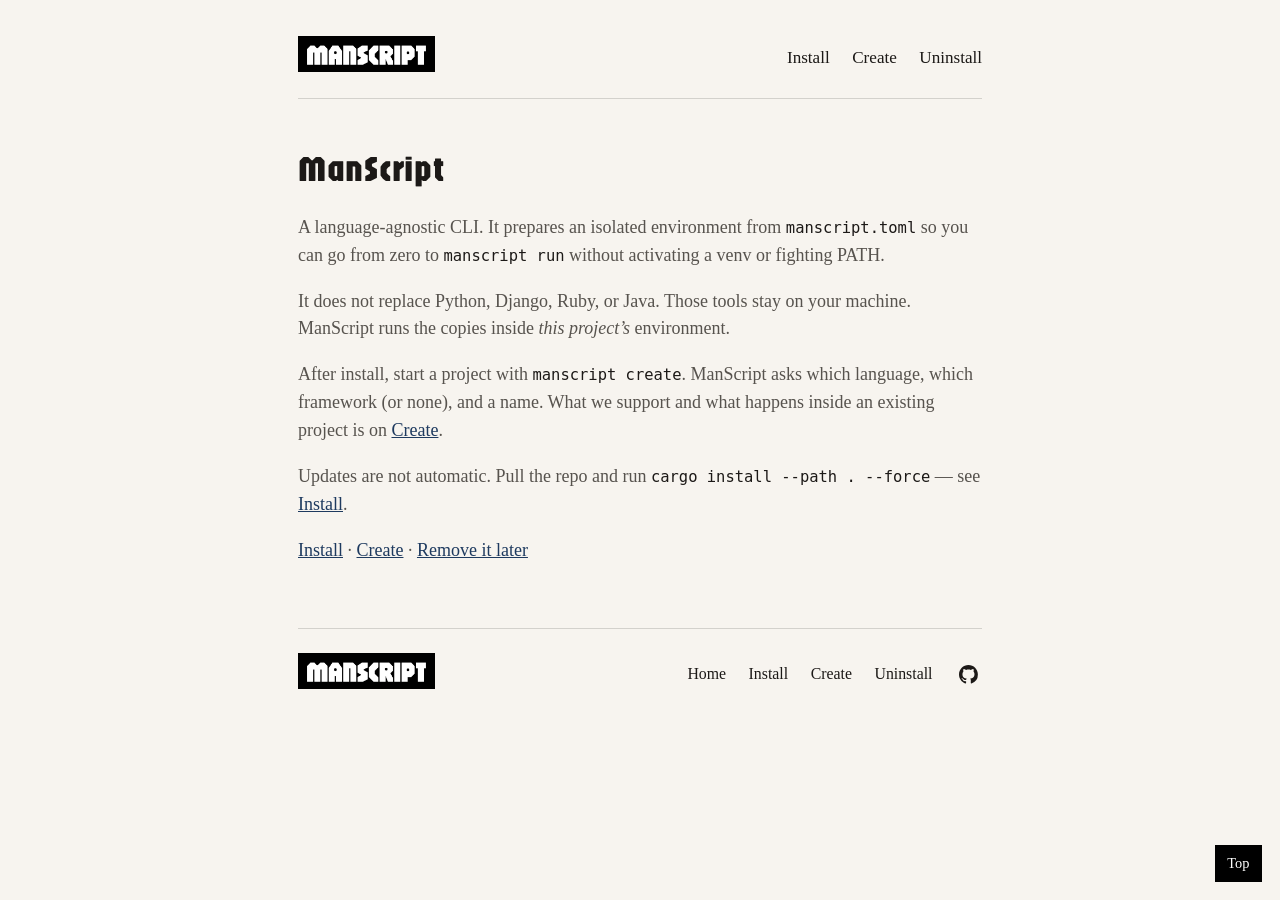
==== docs/index.html @ 2285066c "Align docs nav links and add click-to-copy on command blocks. Footer links and the GitHub icon share" ====
<!DOCTYPE html>
<html lang="en" id="top">
<head>
  <meta charset="utf-8">
  <meta name="viewport" content="width=device-width, initial-scale=1">
  <title>ManScript</title>
  <meta name="description" content="From an empty folder to a running app, without PATH rituals.">
  <link rel="icon" type="image/png" href="static/favicon.png">
  <link rel="apple-touch-icon" href="static/favicon.png">
  <link rel="stylesheet" href="style.css">
</head>
<body>
  <header>
    <p class="brand">
      <a href="index.html"><img src="static/manscript-logo.jpg" alt="ManScript" width="220" height="58"></a>
    </p>
    <nav>
      <a href="install.html">Install</a>
      <a href="create.html">Create</a>
      <a href="uninstall.html">Uninstall</a>
    </nav>
  </header>
  <main>
    <h1>ManScript</h1>
    <p>A language-agnostic CLI. It prepares an isolated environment from <code>manscript.toml</code> so you can go from zero to <code>manscript run</code> without activating a venv or fighting PATH.</p>
    <p>It does not replace Python, Django, Ruby, or Java. Those tools stay on your machine. ManScript runs the copies inside <em>this project’s</em> environment.</p>
    <p>After install, start a project with <code>manscript create</code>. ManScript asks which language, which framework (or none), and a name. What we support and what happens inside an existing project is on <a href="create.html">Create</a>.</p>
    <p>Updates are not automatic. Pull the repo and run <code>cargo install --path . --force</code> — see <a href="install.html">Install</a>.</p>
    <p><a href="install.html">Install</a> · <a href="create.html">Create</a> · <a href="uninstall.html">Remove it later</a></p>
  </main>
  <footer class="site-footer">
    <div class="site-footer-bar">
      <p class="brand">
        <a href="index.html"><img src="static/manscript-logo.jpg" alt="ManScript" width="220" height="58"></a>
      </p>
      <nav>
        <a href="index.html">Home</a>
        <a href="install.html">Install</a>
        <a href="create.html">Create</a>
        <a href="uninstall.html">Uninstall</a>
        <a class="github" href="https://github.com/Harsha-Fernando/manscript" aria-label="GitHub">
          <svg xmlns="http://www.w3.org/2000/svg" viewBox="0 0 16 16" width="16" height="16" aria-hidden="true"><path fill="currentColor" d="M8 0C3.58 0 0 3.58 0 8c0 3.54 2.29 6.53 5.47 7.59.4.07.55-.17.55-.38 0-.19-.01-.82-.01-1.49-2.01.37-2.53-.49-2.69-.94-.09-.23-.48-.94-.82-1.13-.28-.15-.68-.52-.01-.53.63-.01 1.08.58 1.23.82.72 1.21 1.87.87 2.33.66.07-.52.28-.87.51-1.07-1.78-.2-3.64-.89-3.64-3.95 0-.87.31-1.59.82-2.15-.08-.2-.36-1.02.08-2.12 0 0 .67-.21 2.2.82.64-.18 1.32-.27 2-.27.68 0 1.36.09 2 .27 1.53-1.04 2.2-.82 2.2-.82.44 1.1.16 1.92.08 2.12.51.56.82 1.27.82 2.15 0 3.07-1.87 3.75-3.65 3.95.29.25.54.73.54 1.48 0 1.07-.01 1.93-.01 2.2 0 .21.15.46.55.38A8.013 8.013 0 0016 8c0-4.42-3.58-8-8-8z"/></svg>
        </a>
      </nav>
    </div>
  </footer>
  <a class="to-top" href="#top">Top</a>
  <script src="copy.js" defer></script>
</body>
</html>
---- docs/style.css ----
/* Small, readable, no frameworks. Inspired by quiet blogs, not dashboards. */
@font-face {
  font-family: Jaro;
  src: url("fonts/Jaro.ttf") format("truetype");
  font-display: swap;
}
:root {
  color-scheme: light dark;
  --bg: #f7f4ef;
  --fg: #1c1917;
  --muted: #57534e;
  --link: #1e3a5f;
}
@media (prefers-color-scheme: dark) {
  :root {
    --bg: #1c1917;
    --fg: #f5f5f4;
    --muted: #a8a29e;
    --link: #93c5fd;
  }
}
html {
  font-size: 18px;
  scroll-behavior: smooth;
}
body {
  margin: 0 auto;
  max-width: 38rem;
  padding: 2rem 1.25rem 5rem;
  font-family: ui-serif, Palatino, "Palatino Linotype", Georgia, serif;
  line-height: 1.55;
  background: var(--bg);
  color: var(--fg);
}
header {
  display: flex;
  flex-wrap: wrap;
  justify-content: space-between;
  align-items: center;
  gap: 0.85rem 1.25rem;
  margin: 0 0 2.25rem;
  padding-bottom: 1rem;
  border-bottom: 1px solid color-mix(in srgb, var(--fg) 16%, transparent);
  font-size: 0.95rem;
}
.brand {
  margin: 0;
}
.brand a {
  display: inline-block;
  line-height: 0;
  text-decoration: none;
}
.brand img {
  height: 2rem;
  width: auto;
  display: block;
  background: #000;
}
nav {
  display: flex;
  flex-wrap: wrap;
  align-items: center;
  gap: 0 1.25rem;
}
nav a {
  display: inline-flex;
  align-items: center;
  justify-content: center;
  min-height: 1.5rem;
  color: var(--fg);
  text-decoration: none;
  border-bottom: 1px solid transparent;
  line-height: 1;
}
nav a:hover,
nav a:focus-visible {
  border-bottom-color: var(--fg);
}
table {
  width: 100%;
  border-collapse: collapse;
  font-size: 0.95rem;
  margin: 0.75rem 0 1.25rem;
}
th, td {
  text-align: left;
  vertical-align: top;
  padding: 0.45rem 0.5rem 0.45rem 0;
  border-bottom: 1px solid color-mix(in srgb, var(--fg) 18%, transparent);
}
th {
  font-weight: 600;
}
ol {
  color: var(--muted);
  padding-left: 1.25rem;
}
ol li {
  margin: 0.35rem 0;
}
h1 {
  font-family: Jaro, ui-sans-serif, sans-serif;
  font-size: 2rem;
  font-weight: 400;
  letter-spacing: 0.02em;
  margin: 0 0 1rem;
}
h2 {
  font-size: 1.15rem;
  margin: 2rem 0 0.6rem;
}
h3 {
  font-size: 1rem;
  margin: 1.25rem 0 0.4rem;
}
p, ul {
  color: var(--fg);
}
p, li {
  color: var(--muted);
}
p strong, li {
  color: var(--fg);
}
a {
  color: var(--link);
}
code, pre {
  font-family: ui-monospace, "Cascadia Code", "SF Mono", Menlo, monospace;
  font-size: 0.86rem;
}
pre {
  padding: 0.9rem 1rem;
  overflow-x: auto;
  border: 1px solid color-mix(in srgb, var(--fg) 18%, transparent);
  border-radius: 2px;
}
.code-block {
  position: relative;
  margin: 0.75rem 0 1.25rem;
}
.code-block pre {
  margin: 0;
  padding: 1.7rem 1rem 0.9rem;
  cursor: pointer;
  transition: border-color 0.2s ease, background 0.2s ease;
}
.code-block pre:hover,
.code-block pre:focus-visible {
  border-color: color-mix(in srgb, var(--fg) 30%, transparent);
}
.code-block.is-copied pre {
  border-color: color-mix(in srgb, var(--fg) 40%, transparent);
  background: color-mix(in srgb, var(--fg) 5%, var(--bg));
}
.code-copy-hint {
  position: absolute;
  top: 0.45rem;
  right: 0.65rem;
  font-family: ui-serif, Palatino, Georgia, serif;
  font-size: 0.68rem;
  letter-spacing: 0.02em;
  color: var(--muted);
  pointer-events: none;
  transition: color 0.2s ease, transform 0.2s ease;
}
.code-block:hover .code-copy-hint,
.code-block pre:focus-visible + .code-copy-hint {
  color: var(--fg);
}
.code-block.is-copied .code-copy-hint {
  color: var(--fg);
  font-weight: 600;
  transform: scale(1.06);
}
code {
  color: var(--fg);
}
footer.site-footer {
  margin-top: 3.5rem;
  padding-top: 1.35rem;
  border-top: 1px solid color-mix(in srgb, var(--fg) 16%, transparent);
  font-size: 0.88rem;
  color: var(--muted);
}
.site-footer-bar {
  display: flex;
  flex-wrap: wrap;
  justify-content: space-between;
  align-items: center;
  gap: 0.85rem 1.25rem;
}
.site-footer p {
  margin: 0;
}
.site-footer nav {
  margin: 0;
  justify-content: flex-end;
}
nav a.github {
  display: inline-flex;
  align-items: center;
  justify-content: center;
  width: 1.5rem;
  height: 1.5rem;
  color: var(--fg);
  border-bottom: none;
}
nav a.github:hover,
nav a.github:focus-visible {
  border-bottom: none;
  opacity: 0.75;
}
nav a.github svg {
  display: block;
  width: 1.05rem;
  height: 1.05rem;
}
.to-top {
  position: fixed;
  right: 1rem;
  bottom: 1rem;
  z-index: 1;
  padding: 0.4rem 0.7rem;
  background: #000;
  color: #fff;
  text-decoration: none;
  font-size: 0.8rem;
  font-family: ui-serif, Palatino, Georgia, serif;
  border: 0;
}
.to-top:hover,
.to-top:focus-visible {
  color: #fff;
  text-decoration: underline;
}
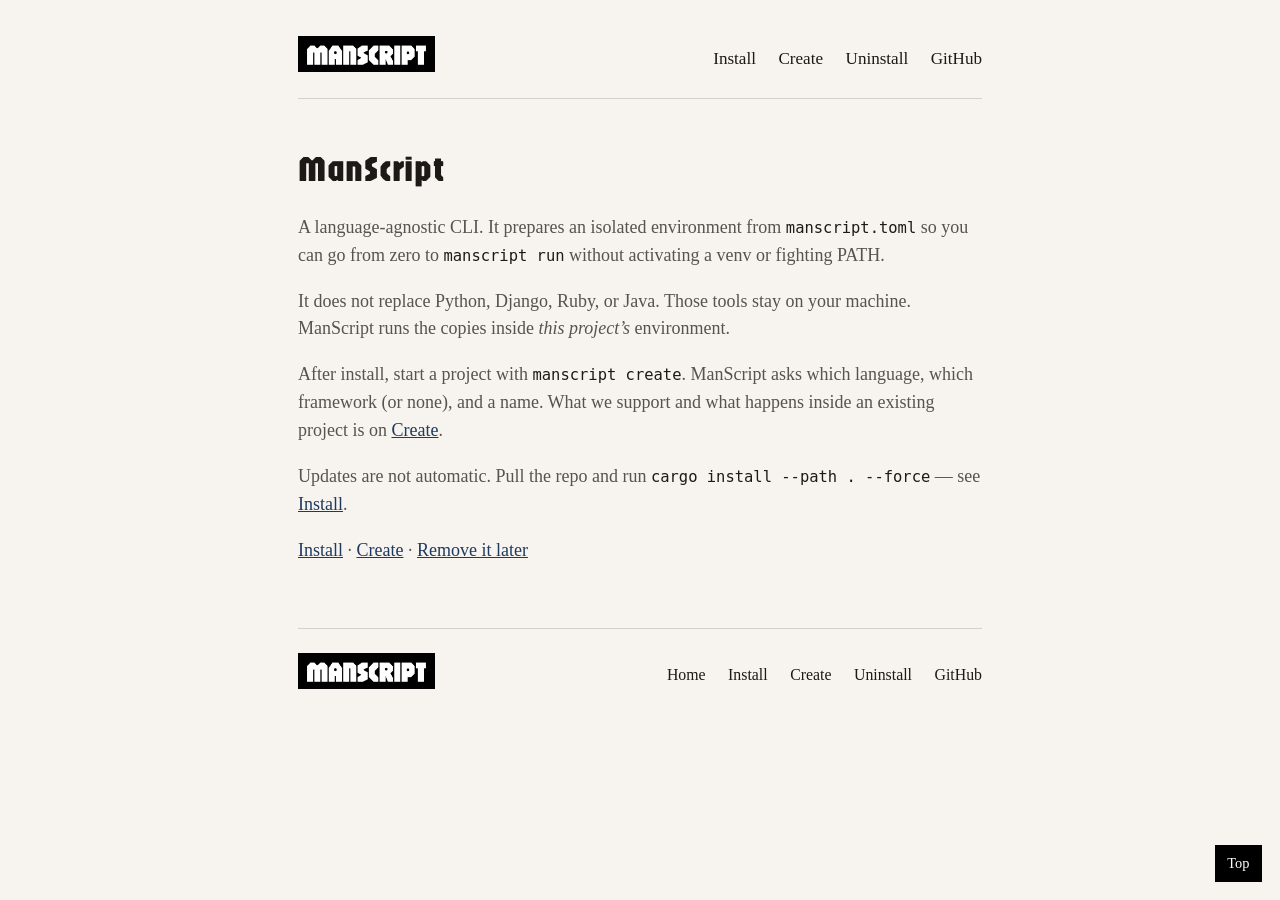
==== commit 462c2b06: "Use a GitHub text link in the docs header and footer nav. Drop the icon so it matches Install, Creat" ====
--- a/docs/index.html
+++ b/docs/index.html
@@ -18,6 +18,7 @@
       <a href="install.html">Install</a>
       <a href="create.html">Create</a>
       <a href="uninstall.html">Uninstall</a>
+      <a href="https://github.com/Harsha-Fernando/manscript" rel="noopener noreferrer">GitHub</a>
     </nav>
   </header>
   <main>
@@ -38,9 +39,7 @@
         <a href="install.html">Install</a>
         <a href="create.html">Create</a>
         <a href="uninstall.html">Uninstall</a>
-        <a class="github" href="https://github.com/Harsha-Fernando/manscript" aria-label="GitHub">
-          <svg xmlns="http://www.w3.org/2000/svg" viewBox="0 0 16 16" width="16" height="16" aria-hidden="true"><path fill="currentColor" d="M8 0C3.58 0 0 3.58 0 8c0 3.54 2.29 6.53 5.47 7.59.4.07.55-.17.55-.38 0-.19-.01-.82-.01-1.49-2.01.37-2.53-.49-2.69-.94-.09-.23-.48-.94-.82-1.13-.28-.15-.68-.52-.01-.53.63-.01 1.08.58 1.23.82.72 1.21 1.87.87 2.33.66.07-.52.28-.87.51-1.07-1.78-.2-3.64-.89-3.64-3.95 0-.87.31-1.59.82-2.15-.08-.2-.36-1.02.08-2.12 0 0 .67-.21 2.2.82.64-.18 1.32-.27 2-.27.68 0 1.36.09 2 .27 1.53-1.04 2.2-.82 2.2-.82.44 1.1.16 1.92.08 2.12.51.56.82 1.27.82 2.15 0 3.07-1.87 3.75-3.65 3.95.29.25.54.73.54 1.48 0 1.07-.01 1.93-.01 2.2 0 .21.15.46.55.38A8.013 8.013 0 0016 8c0-4.42-3.58-8-8-8z"/></svg>
-        </a>
+        <a href="https://github.com/Harsha-Fernando/manscript" rel="noopener noreferrer">GitHub</a>
       </nav>
     </div>
   </footer>
--- a/docs/style.css
+++ b/docs/style.css
@@ -62,20 +62,24 @@
   flex-wrap: wrap;
   align-items: center;
   gap: 0 1.25rem;
+  min-height: 2rem;
 }
 nav a {
   display: inline-flex;
   align-items: center;
   justify-content: center;
-  min-height: 1.5rem;
+  height: 2rem;
+  padding: 0;
   color: var(--fg);
   text-decoration: none;
-  border-bottom: 1px solid transparent;
   line-height: 1;
+  box-sizing: border-box;
 }
 nav a:hover,
 nav a:focus-visible {
-  border-bottom-color: var(--fg);
+  text-decoration: underline;
+  text-underline-offset: 0.2em;
+  text-decoration-thickness: 1px;
 }
 table {
   width: 100%;
@@ -197,25 +201,6 @@
 .site-footer nav {
   margin: 0;
   justify-content: flex-end;
-}
-nav a.github {
-  display: inline-flex;
-  align-items: center;
-  justify-content: center;
-  width: 1.5rem;
-  height: 1.5rem;
-  color: var(--fg);
-  border-bottom: none;
-}
-nav a.github:hover,
-nav a.github:focus-visible {
-  border-bottom: none;
-  opacity: 0.75;
-}
-nav a.github svg {
-  display: block;
-  width: 1.05rem;
-  height: 1.05rem;
 }
 .to-top {
   position: fixed;
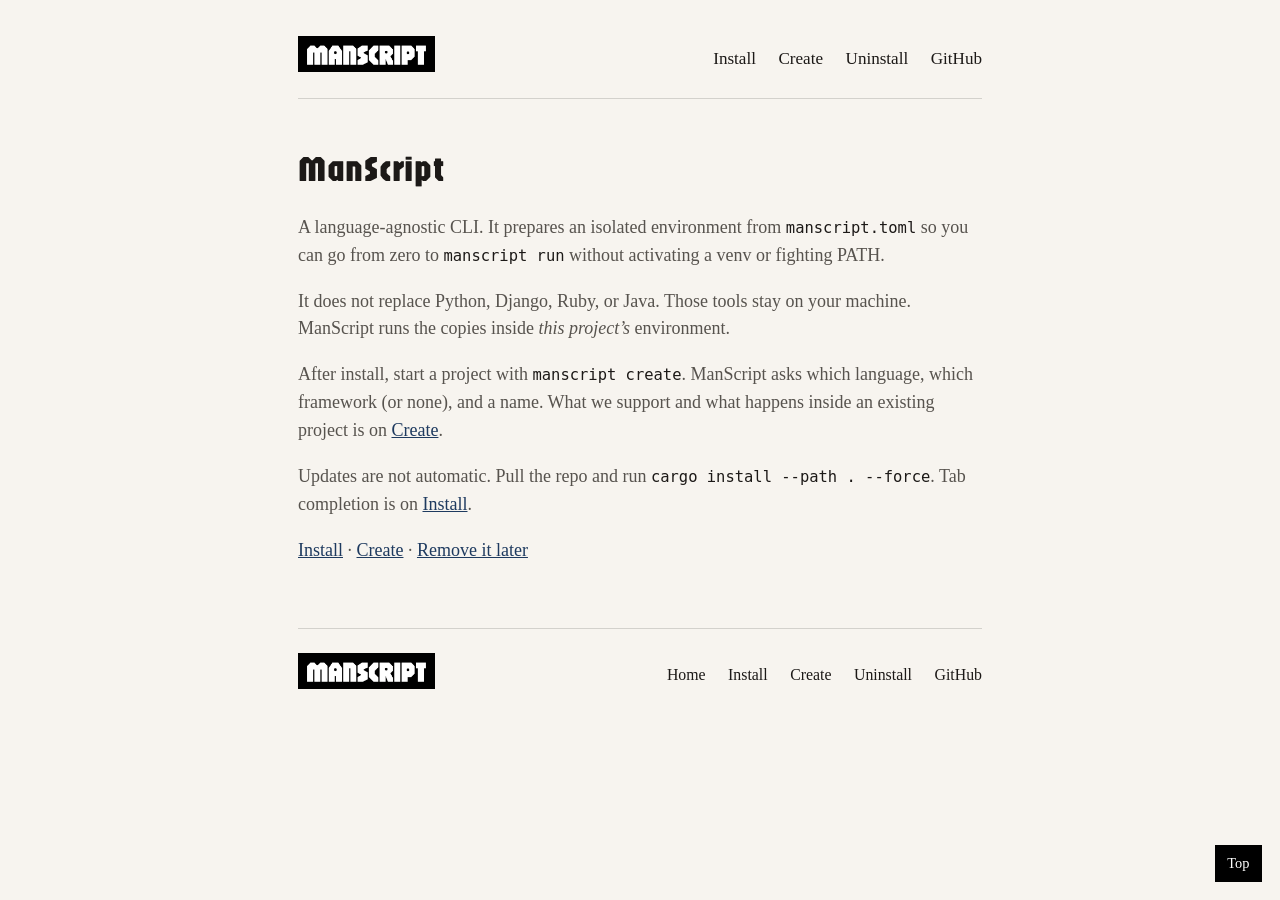
==== commit 8e2fca3d: "Ship Tab completion as ManScript 0.1.1. manscript completions prints a shell script so Tab fills in " ====
--- a/docs/index.html
+++ b/docs/index.html
@@ -26,7 +26,7 @@
     <p>A language-agnostic CLI. It prepares an isolated environment from <code>manscript.toml</code> so you can go from zero to <code>manscript run</code> without activating a venv or fighting PATH.</p>
     <p>It does not replace Python, Django, Ruby, or Java. Those tools stay on your machine. ManScript runs the copies inside <em>this project’s</em> environment.</p>
     <p>After install, start a project with <code>manscript create</code>. ManScript asks which language, which framework (or none), and a name. What we support and what happens inside an existing project is on <a href="create.html">Create</a>.</p>
-    <p>Updates are not automatic. Pull the repo and run <code>cargo install --path . --force</code> — see <a href="install.html">Install</a>.</p>
+    <p>Updates are not automatic. Pull the repo and run <code>cargo install --path . --force</code>. Tab completion is on <a href="install.html">Install</a>.</p>
     <p><a href="install.html">Install</a> · <a href="create.html">Create</a> · <a href="uninstall.html">Remove it later</a></p>
   </main>
   <footer class="site-footer">
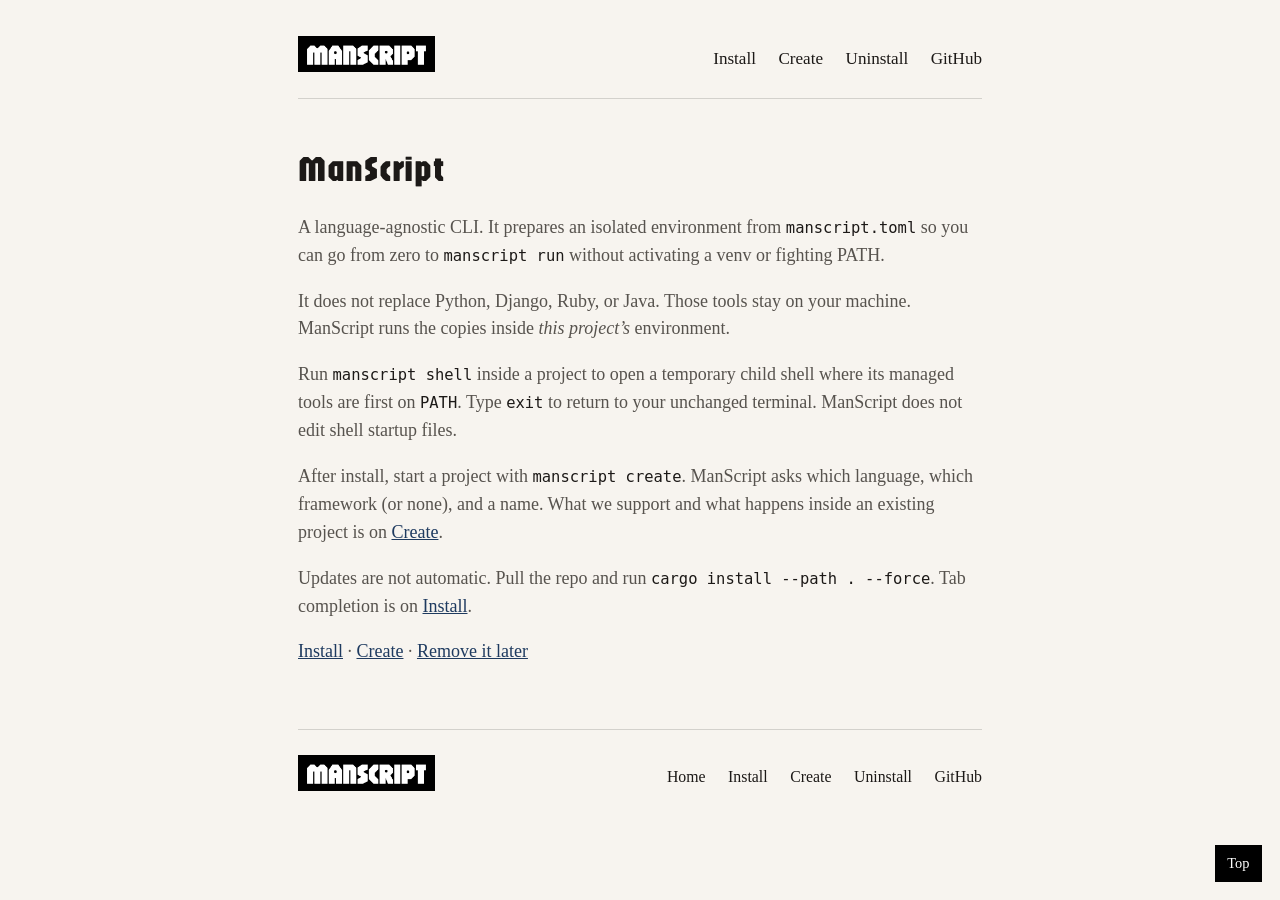
==== commit 212f5db2: "Ship project-aware development shells in 0.1.2 Add isolated child-shell environments across language" ====
--- a/docs/index.html
+++ b/docs/index.html
@@ -25,6 +25,7 @@
     <h1>ManScript</h1>
     <p>A language-agnostic CLI. It prepares an isolated environment from <code>manscript.toml</code> so you can go from zero to <code>manscript run</code> without activating a venv or fighting PATH.</p>
     <p>It does not replace Python, Django, Ruby, or Java. Those tools stay on your machine. ManScript runs the copies inside <em>this project’s</em> environment.</p>
+    <p>Run <code>manscript shell</code> inside a project to open a temporary child shell where its managed tools are first on <code>PATH</code>. Type <code>exit</code> to return to your unchanged terminal. ManScript does not edit shell startup files.</p>
     <p>After install, start a project with <code>manscript create</code>. ManScript asks which language, which framework (or none), and a name. What we support and what happens inside an existing project is on <a href="create.html">Create</a>.</p>
     <p>Updates are not automatic. Pull the repo and run <code>cargo install --path . --force</code>. Tab completion is on <a href="install.html">Install</a>.</p>
     <p><a href="install.html">Install</a> · <a href="create.html">Create</a> · <a href="uninstall.html">Remove it later</a></p>
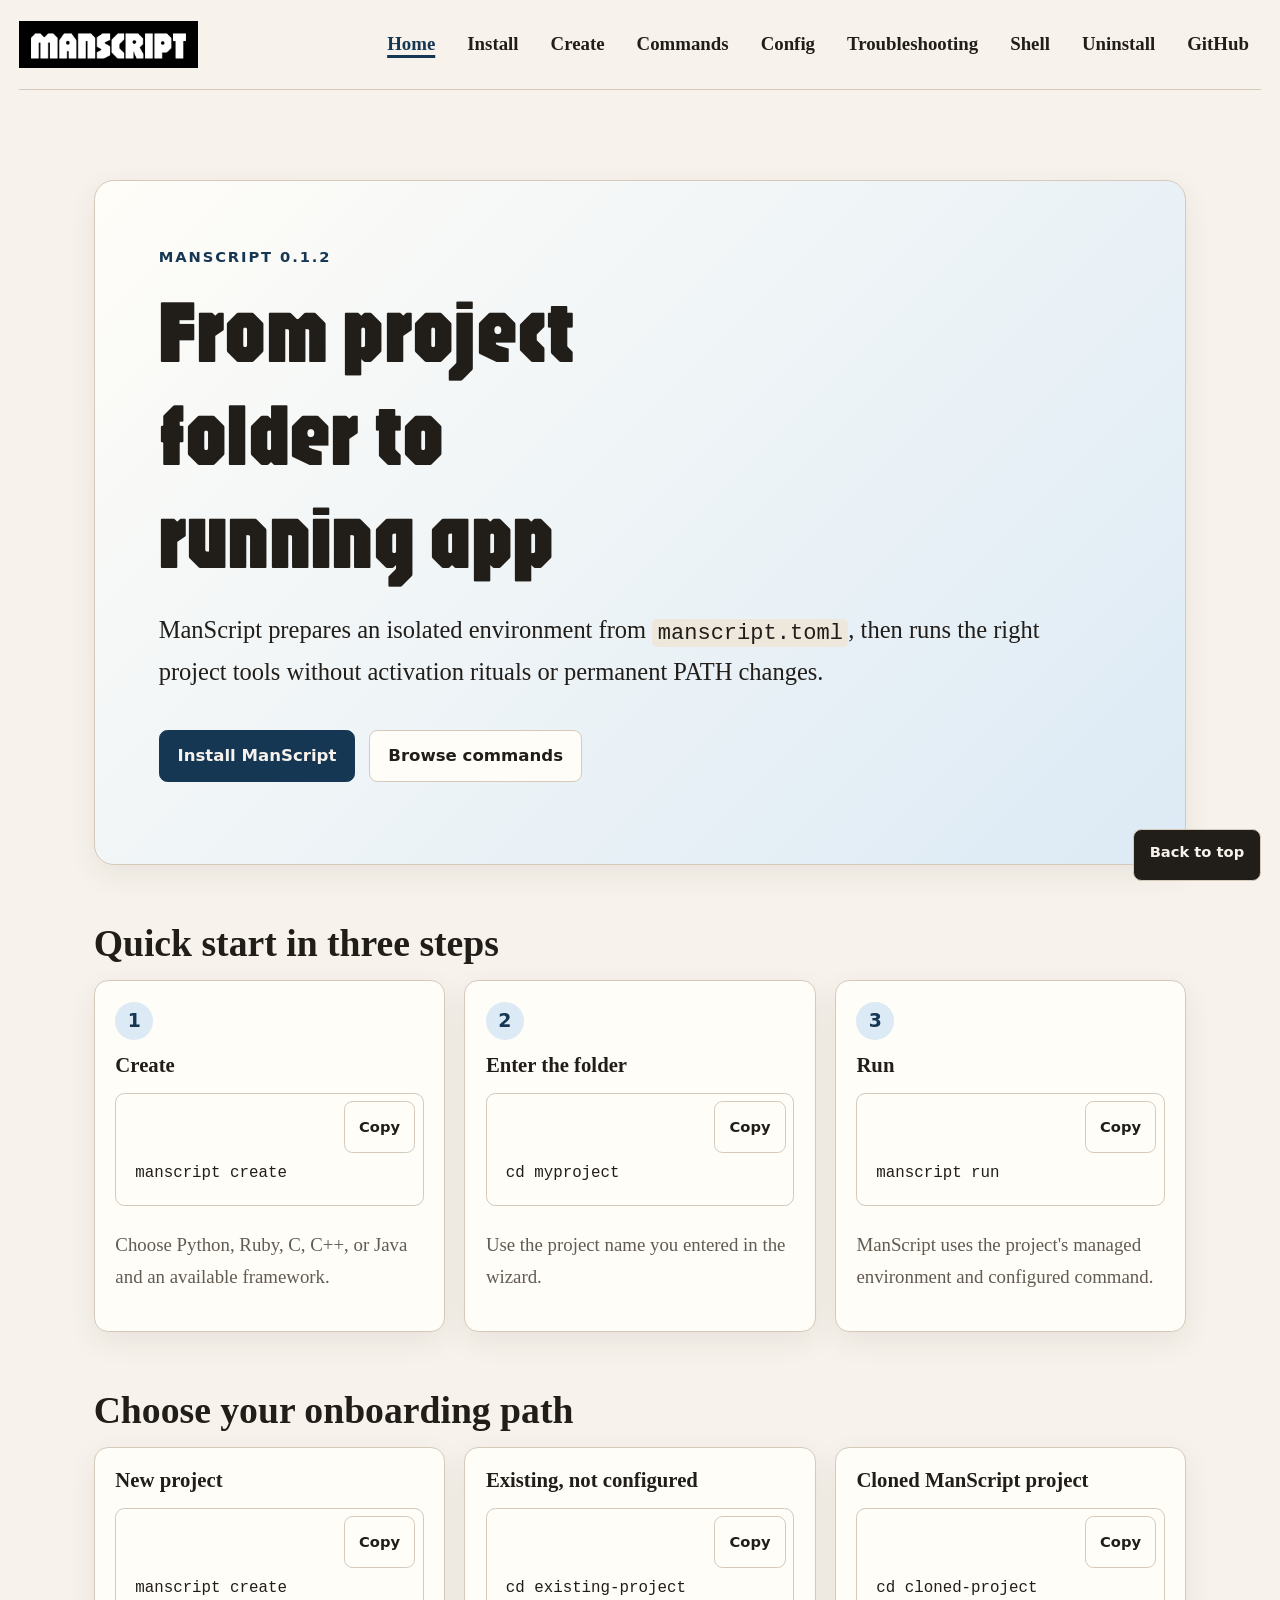
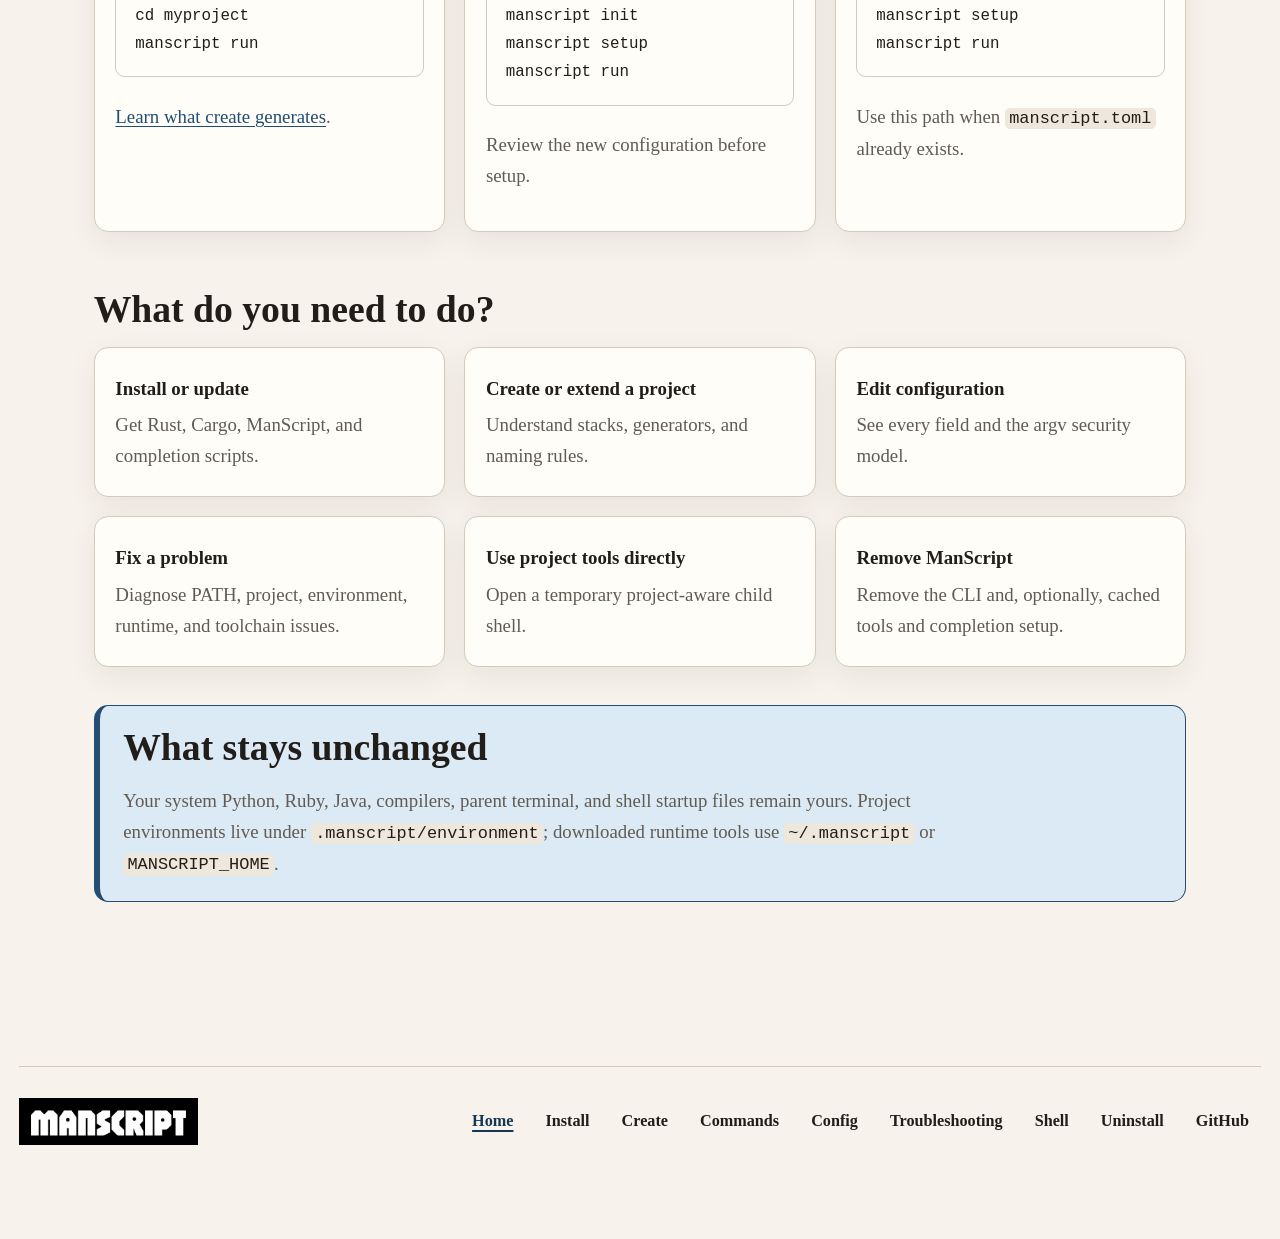
==== commit b364bf31: "Refresh CLI and documentation experience Make command feedback easier to act on and align the docume" ====
--- a/docs/index.html
+++ b/docs/index.html
@@ -3,48 +3,77 @@
 <head>
   <meta charset="utf-8">
   <meta name="viewport" content="width=device-width, initial-scale=1">
-  <title>ManScript</title>
-  <meta name="description" content="From an empty folder to a running app, without PATH rituals.">
+  <title>ManScript — Isolated development environments</title>
+  <meta name="description" content="Create, configure, and run Python, Ruby, C, C++, and Java projects in isolated development environments.">
   <link rel="icon" type="image/png" href="static/favicon.png">
   <link rel="apple-touch-icon" href="static/favicon.png">
   <link rel="stylesheet" href="style.css">
 </head>
 <body>
-  <header>
-    <p class="brand">
-      <a href="index.html"><img src="static/manscript-logo.jpg" alt="ManScript" width="220" height="58"></a>
-    </p>
-    <nav>
-      <a href="install.html">Install</a>
-      <a href="create.html">Create</a>
-      <a href="uninstall.html">Uninstall</a>
-      <a href="https://github.com/Harsha-Fernando/manscript" rel="noopener noreferrer">GitHub</a>
+  <a class="skip-link" href="#main">Skip to content</a>
+  <header class="site-header">
+    <a class="brand" href="index.html" aria-label="ManScript home"><img src="static/manscript-logo.jpg" alt="ManScript" width="220" height="58"></a>
+    <nav class="site-nav" aria-label="Primary">
+      <a href="index.html" aria-current="page">Home</a><a href="install.html">Install</a><a href="create.html">Create</a><a href="commands.html">Commands</a><a href="config.html">Config</a><a href="troubleshooting.html">Troubleshooting</a><a href="shell.html">Shell</a><a href="uninstall.html">Uninstall</a><a href="https://github.com/Harsha-Fernando/manscript" rel="noopener noreferrer">GitHub</a>
     </nav>
   </header>
-  <main>
-    <h1>ManScript</h1>
-    <p>A language-agnostic CLI. It prepares an isolated environment from <code>manscript.toml</code> so you can go from zero to <code>manscript run</code> without activating a venv or fighting PATH.</p>
-    <p>It does not replace Python, Django, Ruby, or Java. Those tools stay on your machine. ManScript runs the copies inside <em>this project’s</em> environment.</p>
-    <p>Run <code>manscript shell</code> inside a project to open a temporary child shell where its managed tools are first on <code>PATH</code>. Type <code>exit</code> to return to your unchanged terminal. ManScript does not edit shell startup files.</p>
-    <p>After install, start a project with <code>manscript create</code>. ManScript asks which language, which framework (or none), and a name. What we support and what happens inside an existing project is on <a href="create.html">Create</a>.</p>
-    <p>Updates are not automatic. Pull the repo and run <code>cargo install --path . --force</code>. Tab completion is on <a href="install.html">Install</a>.</p>
-    <p><a href="install.html">Install</a> · <a href="create.html">Create</a> · <a href="uninstall.html">Remove it later</a></p>
+  <main id="main">
+    <section class="hero" aria-labelledby="hero-title">
+      <p class="eyebrow">ManScript 0.1.2</p>
+      <h1 id="hero-title">From project folder to running app</h1>
+      <p class="lede">ManScript prepares an isolated environment from <code>manscript.toml</code>, then runs the right project tools without activation rituals or permanent PATH changes.</p>
+      <p class="actions"><a class="button primary" href="install.html">Install ManScript</a><a class="button" href="commands.html">Browse commands</a></p>
+    </section>
+
+    <section aria-labelledby="quick-start">
+      <h2 id="quick-start">Quick start in three steps</h2>
+      <div class="steps">
+        <article class="card"><span class="step-number" aria-hidden="true">1</span><h3>Create</h3><pre><code>manscript create</code></pre><p>Choose Python, Ruby, C, C++, or Java and an available framework.</p></article>
+        <article class="card"><span class="step-number" aria-hidden="true">2</span><h3>Enter the folder</h3><pre><code>cd myproject</code></pre><p>Use the project name you entered in the wizard.</p></article>
+        <article class="card"><span class="step-number" aria-hidden="true">3</span><h3>Run</h3><pre><code>manscript run</code></pre><p>ManScript uses the project's managed environment and configured command.</p></article>
+      </div>
+    </section>
+
+    <section aria-labelledby="your-path">
+      <h2 id="your-path">Choose your onboarding path</h2>
+      <div class="card-grid">
+        <article class="card"><h3>New project</h3><pre><code>manscript create
+cd myproject
+manscript run</code></pre><p><a href="create.html">Learn what create generates</a>.</p></article>
+        <article class="card"><h3>Existing, not configured</h3><pre><code>cd existing-project
+manscript init
+manscript setup
+manscript run</code></pre><p>Review the new configuration before setup.</p></article>
+        <article class="card"><h3>Cloned ManScript project</h3><pre><code>cd cloned-project
+manscript setup
+manscript run</code></pre><p>Use this path when <code>manscript.toml</code> already exists.</p></article>
+      </div>
+    </section>
+
+    <section aria-labelledby="tasks">
+      <h2 id="tasks">What do you need to do?</h2>
+      <div class="card-grid">
+        <a class="task-card" href="install.html"><strong>Install or update</strong><span>Get Rust, Cargo, ManScript, and completion scripts.</span></a>
+        <a class="task-card" href="create.html"><strong>Create or extend a project</strong><span>Understand stacks, generators, and naming rules.</span></a>
+        <a class="task-card" href="config.html"><strong>Edit configuration</strong><span>See every field and the argv security model.</span></a>
+        <a class="task-card" href="troubleshooting.html"><strong>Fix a problem</strong><span>Diagnose PATH, project, environment, runtime, and toolchain issues.</span></a>
+        <a class="task-card" href="shell.html"><strong>Use project tools directly</strong><span>Open a temporary project-aware child shell.</span></a>
+        <a class="task-card" href="uninstall.html"><strong>Remove ManScript</strong><span>Remove the CLI and, optionally, cached tools and completion setup.</span></a>
+      </div>
+    </section>
+
+    <aside class="callout">
+      <h2>What stays unchanged</h2>
+      <p>Your system Python, Ruby, Java, compilers, parent terminal, and shell startup files remain yours. Project environments live under <code>.manscript/environment</code>; downloaded runtime tools use <code>~/.manscript</code> or <code>MANSCRIPT_HOME</code>.</p>
+    </aside>
   </main>
   <footer class="site-footer">
-    <div class="site-footer-bar">
-      <p class="brand">
-        <a href="index.html"><img src="static/manscript-logo.jpg" alt="ManScript" width="220" height="58"></a>
-      </p>
-      <nav>
-        <a href="index.html">Home</a>
-        <a href="install.html">Install</a>
-        <a href="create.html">Create</a>
-        <a href="uninstall.html">Uninstall</a>
-        <a href="https://github.com/Harsha-Fernando/manscript" rel="noopener noreferrer">GitHub</a>
-      </nav>
-    </div>
+    <a class="brand" href="index.html" aria-label="ManScript home"><img src="static/manscript-logo.jpg" alt="ManScript" width="220" height="58"></a>
+    <nav class="site-nav" aria-label="Footer">
+      <a href="index.html" aria-current="page">Home</a><a href="install.html">Install</a><a href="create.html">Create</a><a href="commands.html">Commands</a><a href="config.html">Config</a><a href="troubleshooting.html">Troubleshooting</a><a href="shell.html">Shell</a><a href="uninstall.html">Uninstall</a><a href="https://github.com/Harsha-Fernando/manscript" rel="noopener noreferrer">GitHub</a>
+    </nav>
   </footer>
-  <a class="to-top" href="#top">Top</a>
+  <a class="to-top" href="#top">Back to top</a>
   <script src="copy.js" defer></script>
 </body>
 </html>
--- a/docs/style.css
+++ b/docs/style.css
@@ -1,222 +1,569 @@
-/* Small, readable, no frameworks. Inspired by quiet blogs, not dashboards. */
 @font-face {
   font-family: Jaro;
   src: url("fonts/Jaro.ttf") format("truetype");
   font-display: swap;
 }
+
 :root {
   color-scheme: light dark;
-  --bg: #f7f4ef;
-  --fg: #1c1917;
-  --muted: #57534e;
-  --link: #1e3a5f;
-}
+  --bg: #f7f3ec;
+  --surface: #fffdf8;
+  --surface-strong: #eee7dc;
+  --text: #211d19;
+  --muted: #625b52;
+  --border: #d4c9bb;
+  --accent: #244d73;
+  --accent-strong: #163753;
+  --accent-soft: #dceaf5;
+  --warning: #785417;
+  --warning-bg: #fff0c7;
+  --focus: #b74419;
+  --shadow: 0 0.5rem 1.5rem rgb(48 35 22 / 0.08);
+  --radius: 0.75rem;
+}
+
 @media (prefers-color-scheme: dark) {
   :root {
-    --bg: #1c1917;
-    --fg: #f5f5f4;
-    --muted: #a8a29e;
-    --link: #93c5fd;
-  }
-}
+    --bg: #181614;
+    --surface: #22201d;
+    --surface-strong: #302c27;
+    --text: #f7f2e9;
+    --muted: #c3baae;
+    --border: #4a443d;
+    --accent: #9ecbf0;
+    --accent-strong: #c5e2f8;
+    --accent-soft: #20394d;
+    --warning: #f5cc76;
+    --warning-bg: #3d3019;
+    --focus: #ff9b73;
+    --shadow: 0 0.5rem 1.5rem rgb(0 0 0 / 0.22);
+  }
+}
+
+* {
+  box-sizing: border-box;
+}
+
 html {
-  font-size: 18px;
+  font-size: clamp(16px, 0.3vw + 15px, 19px);
   scroll-behavior: smooth;
 }
+
 body {
-  margin: 0 auto;
-  max-width: 38rem;
-  padding: 2rem 1.25rem 5rem;
+  margin: 0;
+  background: var(--bg);
+  color: var(--text);
   font-family: ui-serif, Palatino, "Palatino Linotype", Georgia, serif;
-  line-height: 1.55;
-  background: var(--bg);
-  color: var(--fg);
-}
-header {
+  line-height: 1.65;
+}
+
+.site-header,
+main,
+.site-footer {
+  width: min(100% - 2rem, 72rem);
+  margin-inline: auto;
+}
+
+.site-header,
+.site-footer {
+  display: flex;
+  align-items: center;
+  justify-content: space-between;
+  gap: 1rem 2rem;
+}
+
+.site-header {
+  padding-block: 1rem;
+  border-bottom: 1px solid var(--border);
+}
+
+main {
+  max-width: 58rem;
+  min-height: 60vh;
+  padding-block: clamp(2.5rem, 7vw, 5.5rem);
+}
+
+.site-footer {
+  margin-top: 2rem;
+  padding-block: 1.5rem 5rem;
+  border-top: 1px solid var(--border);
+  font-size: 0.86rem;
+}
+
+.brand {
+  display: inline-flex;
+  flex: 0 0 auto;
+  min-height: 2.75rem;
+  align-items: center;
+  border-radius: 0.3rem;
+}
+
+.brand img {
+  display: block;
+  width: 9.5rem;
+  height: auto;
+  background: #000;
+}
+
+.site-nav {
   display: flex;
   flex-wrap: wrap;
-  justify-content: space-between;
+  justify-content: flex-end;
+  gap: 0.15rem 0.4rem;
+}
+
+.site-nav a {
+  display: inline-flex;
+  min-height: 2.75rem;
+  padding: 0.55rem 0.65rem;
   align-items: center;
-  gap: 0.85rem 1.25rem;
-  margin: 0 0 2.25rem;
-  padding-bottom: 1rem;
-  border-bottom: 1px solid color-mix(in srgb, var(--fg) 16%, transparent);
-  font-size: 0.95rem;
-}
-.brand {
-  margin: 0;
-}
-.brand a {
-  display: inline-block;
-  line-height: 0;
+  border-radius: 0.4rem;
+  color: var(--text);
+  font-weight: 650;
+  line-height: 1.1;
   text-decoration: none;
 }
-.brand img {
-  height: 2rem;
-  width: auto;
-  display: block;
-  background: #000;
-}
-nav {
+
+.site-nav a:hover {
+  background: var(--surface-strong);
+}
+
+.site-nav a[aria-current="page"] {
+  color: var(--accent-strong);
+  text-decoration: underline;
+  text-decoration-thickness: 0.15em;
+  text-underline-offset: 0.25em;
+}
+
+.skip-link {
+  position: fixed;
+  z-index: 10;
+  top: 0.5rem;
+  left: 0.5rem;
+  padding: 0.7rem 1rem;
+  transform: translateY(-150%);
+  border-radius: 0.35rem;
+  background: var(--text);
+  color: var(--bg);
+  font-weight: 700;
+}
+
+.skip-link:focus {
+  transform: translateY(0);
+}
+
+:focus-visible {
+  outline: 3px solid var(--focus);
+  outline-offset: 3px;
+}
+
+h1,
+h2,
+h3 {
+  color: var(--text);
+  line-height: 1.15;
+  text-wrap: balance;
+}
+
+h1 {
+  margin: 0 0 1rem;
+  font-family: Jaro, ui-sans-serif, system-ui, sans-serif;
+  font-size: clamp(2.6rem, 7vw, 5rem);
+  font-weight: 400;
+  letter-spacing: 0.015em;
+}
+
+h1 code {
+  font: inherit;
+}
+
+h2 {
+  margin: 3rem 0 0.8rem;
+  font-size: clamp(1.45rem, 3vw, 2rem);
+}
+
+h3 {
+  margin: 1.7rem 0 0.5rem;
+  font-size: 1.1rem;
+}
+
+p,
+li,
+td {
+  color: var(--muted);
+}
+
+p {
+  max-width: 44rem;
+}
+
+strong,
+th,
+li strong,
+p strong {
+  color: var(--text);
+}
+
+a {
+  color: var(--accent);
+  overflow-wrap: anywhere;
+  text-underline-offset: 0.15em;
+}
+
+a:hover {
+  color: var(--accent-strong);
+}
+
+.eyebrow {
+  margin: 0 0 0.4rem;
+  color: var(--accent-strong);
+  font-family: ui-sans-serif, system-ui, sans-serif;
+  font-size: 0.78rem;
+  font-weight: 800;
+  letter-spacing: 0.13em;
+  text-transform: uppercase;
+}
+
+.lede {
+  max-width: 48rem;
+  margin-bottom: 2rem;
+  color: var(--text);
+  font-size: clamp(1.08rem, 2vw, 1.3rem);
+}
+
+.hero {
+  padding: clamp(1.5rem, 5vw, 3.5rem);
+  border: 1px solid var(--border);
+  border-radius: calc(var(--radius) * 1.4);
+  background: linear-gradient(135deg, var(--surface), var(--accent-soft));
+  box-shadow: var(--shadow);
+}
+
+.hero h1 {
+  max-width: 14ch;
+}
+
+.actions {
   display: flex;
   flex-wrap: wrap;
-  align-items: center;
-  gap: 0 1.25rem;
-  min-height: 2rem;
-}
-nav a {
+  gap: 0.75rem;
+  margin-top: 1.5rem;
+}
+
+.button,
+button.code-copy {
   display: inline-flex;
+  min-height: 2.75rem;
+  padding: 0.65rem 0.95rem;
   align-items: center;
   justify-content: center;
+  border: 1px solid var(--border);
+  border-radius: 0.45rem;
+  background: var(--surface);
+  color: var(--text);
+  font: 700 0.88rem/1.1 ui-sans-serif, system-ui, sans-serif;
+  text-decoration: none;
+  cursor: pointer;
+}
+
+.button.primary {
+  border-color: var(--accent-strong);
+  background: var(--accent-strong);
+  color: var(--bg);
+}
+
+.button:hover,
+button.code-copy:hover {
+  border-color: var(--accent);
+  background: var(--surface-strong);
+}
+
+.button.primary:hover {
+  background: var(--accent);
+  color: var(--bg);
+}
+
+.steps,
+.card-grid {
+  display: grid;
+  grid-template-columns: repeat(3, minmax(0, 1fr));
+  gap: 1rem;
+}
+
+.card,
+.task-card {
+  min-width: 0;
+  padding: 1.1rem;
+  border: 1px solid var(--border);
+  border-radius: var(--radius);
+  background: var(--surface);
+  box-shadow: var(--shadow);
+}
+
+.card h3 {
+  margin-top: 0;
+}
+
+.card pre {
+  margin-block: 0.75rem;
+}
+
+.step-number {
+  display: inline-grid;
+  width: 2rem;
   height: 2rem;
+  margin-bottom: 0.75rem;
+  place-items: center;
+  border-radius: 50%;
+  background: var(--accent-soft);
+  color: var(--accent-strong);
+  font-family: ui-sans-serif, system-ui, sans-serif;
+  font-weight: 800;
+}
+
+.task-card {
+  display: flex;
+  min-height: 8rem;
+  flex-direction: column;
+  justify-content: center;
+  color: var(--text);
+  text-decoration: none;
+}
+
+.task-card:hover {
+  border-color: var(--accent);
+  transform: translateY(-2px);
+}
+
+.task-card span {
+  margin-top: 0.3rem;
+  color: var(--muted);
+}
+
+.callout {
+  margin-block: 2rem;
+  padding: 1.1rem 1.25rem;
+  border: 1px solid var(--accent);
+  border-left-width: 0.35rem;
+  border-radius: var(--radius);
+  background: var(--accent-soft);
+}
+
+.callout.warning {
+  border-color: var(--warning);
+  background: var(--warning-bg);
+}
+
+.callout h2,
+.callout h3,
+.callout p {
+  margin-top: 0;
+}
+
+.callout > :last-child {
+  margin-bottom: 0;
+}
+
+code,
+pre {
+  font-family: ui-monospace, "Cascadia Code", "SF Mono", Menlo, Consolas, monospace;
+}
+
+code {
+  overflow-wrap: anywhere;
+  color: var(--text);
+  font-size: 0.9em;
+}
+
+:not(pre) > code {
+  padding: 0.08em 0.25em;
+  border-radius: 0.25rem;
+  background: var(--surface-strong);
+}
+
+pre {
+  max-width: 100%;
+  margin: 0.8rem 0 1.25rem;
+  padding: 1rem;
+  overflow-x: auto;
+  border: 1px solid var(--border);
+  border-radius: 0.5rem;
+  background: var(--surface);
+  color: var(--text);
+  line-height: 1.5;
+  white-space: pre;
+}
+
+pre code {
+  overflow-wrap: normal;
+  font-size: 0.84rem;
+}
+
+.code-block {
+  position: relative;
+  margin: 0.8rem 0 1.25rem;
+}
+
+.code-block pre {
+  margin: 0;
+  padding-top: 3.4rem;
+}
+
+button.code-copy {
+  position: absolute;
+  z-index: 1;
+  top: 0.45rem;
+  right: 0.45rem;
+  min-height: 2.75rem;
+  padding: 0.45rem 0.75rem;
+  font-size: 0.78rem;
+}
+
+.copy-status {
+  position: absolute;
+  width: 1px;
+  height: 1px;
   padding: 0;
-  color: var(--fg);
-  text-decoration: none;
-  line-height: 1;
-  box-sizing: border-box;
-}
-nav a:hover,
-nav a:focus-visible {
-  text-decoration: underline;
-  text-underline-offset: 0.2em;
-  text-decoration-thickness: 1px;
-}
+  overflow: hidden;
+  clip: rect(0, 0, 0, 0);
+  white-space: nowrap;
+  border: 0;
+}
+
+.code-block.is-copied pre {
+  border-color: var(--accent);
+  background: var(--accent-soft);
+}
+
+.table-wrap {
+  max-width: 100%;
+  margin: 1rem 0 1.5rem;
+  overflow-x: auto;
+  border: 1px solid var(--border);
+  border-radius: var(--radius);
+  background: var(--surface);
+}
+
 table {
   width: 100%;
+  min-width: 38rem;
   border-collapse: collapse;
-  font-size: 0.95rem;
-  margin: 0.75rem 0 1.25rem;
-}
-th, td {
+  font-size: 0.9rem;
+}
+
+th,
+td {
+  padding: 0.75rem;
+  border-bottom: 1px solid var(--border);
   text-align: left;
   vertical-align: top;
-  padding: 0.45rem 0.5rem 0.45rem 0;
-  border-bottom: 1px solid color-mix(in srgb, var(--fg) 18%, transparent);
-}
-th {
-  font-weight: 600;
-}
-ol {
-  color: var(--muted);
-  padding-left: 1.25rem;
-}
-ol li {
-  margin: 0.35rem 0;
-}
-h1 {
-  font-family: Jaro, ui-sans-serif, sans-serif;
-  font-size: 2rem;
-  font-weight: 400;
+  overflow-wrap: anywhere;
+}
+
+thead th {
+  background: var(--surface-strong);
+  font-family: ui-sans-serif, system-ui, sans-serif;
+  font-size: 0.8rem;
   letter-spacing: 0.02em;
-  margin: 0 0 1rem;
-}
-h2 {
-  font-size: 1.15rem;
-  margin: 2rem 0 0.6rem;
-}
-h3 {
-  font-size: 1rem;
-  margin: 1.25rem 0 0.4rem;
-}
-p, ul {
-  color: var(--fg);
-}
-p, li {
-  color: var(--muted);
-}
-p strong, li {
-  color: var(--fg);
-}
-a {
-  color: var(--link);
-}
-code, pre {
-  font-family: ui-monospace, "Cascadia Code", "SF Mono", Menlo, monospace;
-  font-size: 0.86rem;
-}
-pre {
-  padding: 0.9rem 1rem;
-  overflow-x: auto;
-  border: 1px solid color-mix(in srgb, var(--fg) 18%, transparent);
-  border-radius: 2px;
-}
-.code-block {
-  position: relative;
-  margin: 0.75rem 0 1.25rem;
-}
-.code-block pre {
-  margin: 0;
-  padding: 1.7rem 1rem 0.9rem;
-  cursor: pointer;
-  transition: border-color 0.2s ease, background 0.2s ease;
-}
-.code-block pre:hover,
-.code-block pre:focus-visible {
-  border-color: color-mix(in srgb, var(--fg) 30%, transparent);
-}
-.code-block.is-copied pre {
-  border-color: color-mix(in srgb, var(--fg) 40%, transparent);
-  background: color-mix(in srgb, var(--fg) 5%, var(--bg));
-}
-.code-copy-hint {
-  position: absolute;
-  top: 0.45rem;
-  right: 0.65rem;
-  font-family: ui-serif, Palatino, Georgia, serif;
-  font-size: 0.68rem;
-  letter-spacing: 0.02em;
-  color: var(--muted);
-  pointer-events: none;
-  transition: color 0.2s ease, transform 0.2s ease;
-}
-.code-block:hover .code-copy-hint,
-.code-block pre:focus-visible + .code-copy-hint {
-  color: var(--fg);
-}
-.code-block.is-copied .code-copy-hint {
-  color: var(--fg);
-  font-weight: 600;
-  transform: scale(1.06);
-}
-code {
-  color: var(--fg);
-}
-footer.site-footer {
-  margin-top: 3.5rem;
-  padding-top: 1.35rem;
-  border-top: 1px solid color-mix(in srgb, var(--fg) 16%, transparent);
-  font-size: 0.88rem;
-  color: var(--muted);
-}
-.site-footer-bar {
-  display: flex;
-  flex-wrap: wrap;
-  justify-content: space-between;
-  align-items: center;
-  gap: 0.85rem 1.25rem;
-}
-.site-footer p {
-  margin: 0;
-}
-.site-footer nav {
-  margin: 0;
-  justify-content: flex-end;
-}
+}
+
+tbody tr:last-child > * {
+  border-bottom: 0;
+}
+
+blockquote {
+  margin: 1rem 0;
+  padding: 0.2rem 1.2rem;
+  border-left: 0.3rem solid var(--accent);
+  background: var(--surface);
+}
+
+blockquote p {
+  color: var(--text);
+  font-weight: 650;
+}
+
 .to-top {
   position: fixed;
+  z-index: 2;
   right: 1rem;
   bottom: 1rem;
-  z-index: 1;
-  padding: 0.4rem 0.7rem;
-  background: #000;
-  color: #fff;
+  min-height: 2.75rem;
+  padding: 0.65rem 0.85rem;
+  border: 1px solid var(--border);
+  border-radius: 0.45rem;
+  background: var(--text);
+  color: var(--bg);
+  font: 700 0.78rem/1.2 ui-sans-serif, system-ui, sans-serif;
   text-decoration: none;
-  font-size: 0.8rem;
-  font-family: ui-serif, Palatino, Georgia, serif;
-  border: 0;
-}
-.to-top:hover,
-.to-top:focus-visible {
-  color: #fff;
-  text-decoration: underline;
-}
+}
+
+.to-top:hover {
+  color: var(--bg);
+}
+
+@media (max-width: 56rem) {
+  .site-header,
+  .site-footer {
+    align-items: flex-start;
+    flex-direction: column;
+  }
+
+  .site-nav {
+    justify-content: flex-start;
+  }
+
+  .steps,
+  .card-grid {
+    grid-template-columns: 1fr 1fr;
+  }
+}
+
+@media (max-width: 38rem) {
+  .site-header,
+  main,
+  .site-footer {
+    width: min(100% - 1.2rem, 72rem);
+  }
+
+  .site-nav {
+    width: 100%;
+  }
+
+  .site-nav a {
+    flex: 1 0 auto;
+  }
+
+  .steps,
+  .card-grid {
+    grid-template-columns: 1fr;
+  }
+
+  .hero {
+    padding: 1.25rem;
+  }
+
+  .to-top {
+    right: 0.6rem;
+    bottom: 0.6rem;
+  }
+}
+
+@media (prefers-reduced-motion: reduce) {
+  html {
+    scroll-behavior: auto;
+  }
+
+  *,
+  *::before,
+  *::after {
+    scroll-behavior: auto !important;
+    transition-duration: 0.01ms !important;
+    animation-duration: 0.01ms !important;
+    animation-iteration-count: 1 !important;
+  }
+
+  .task-card:hover {
+    transform: none;
+  }
+}
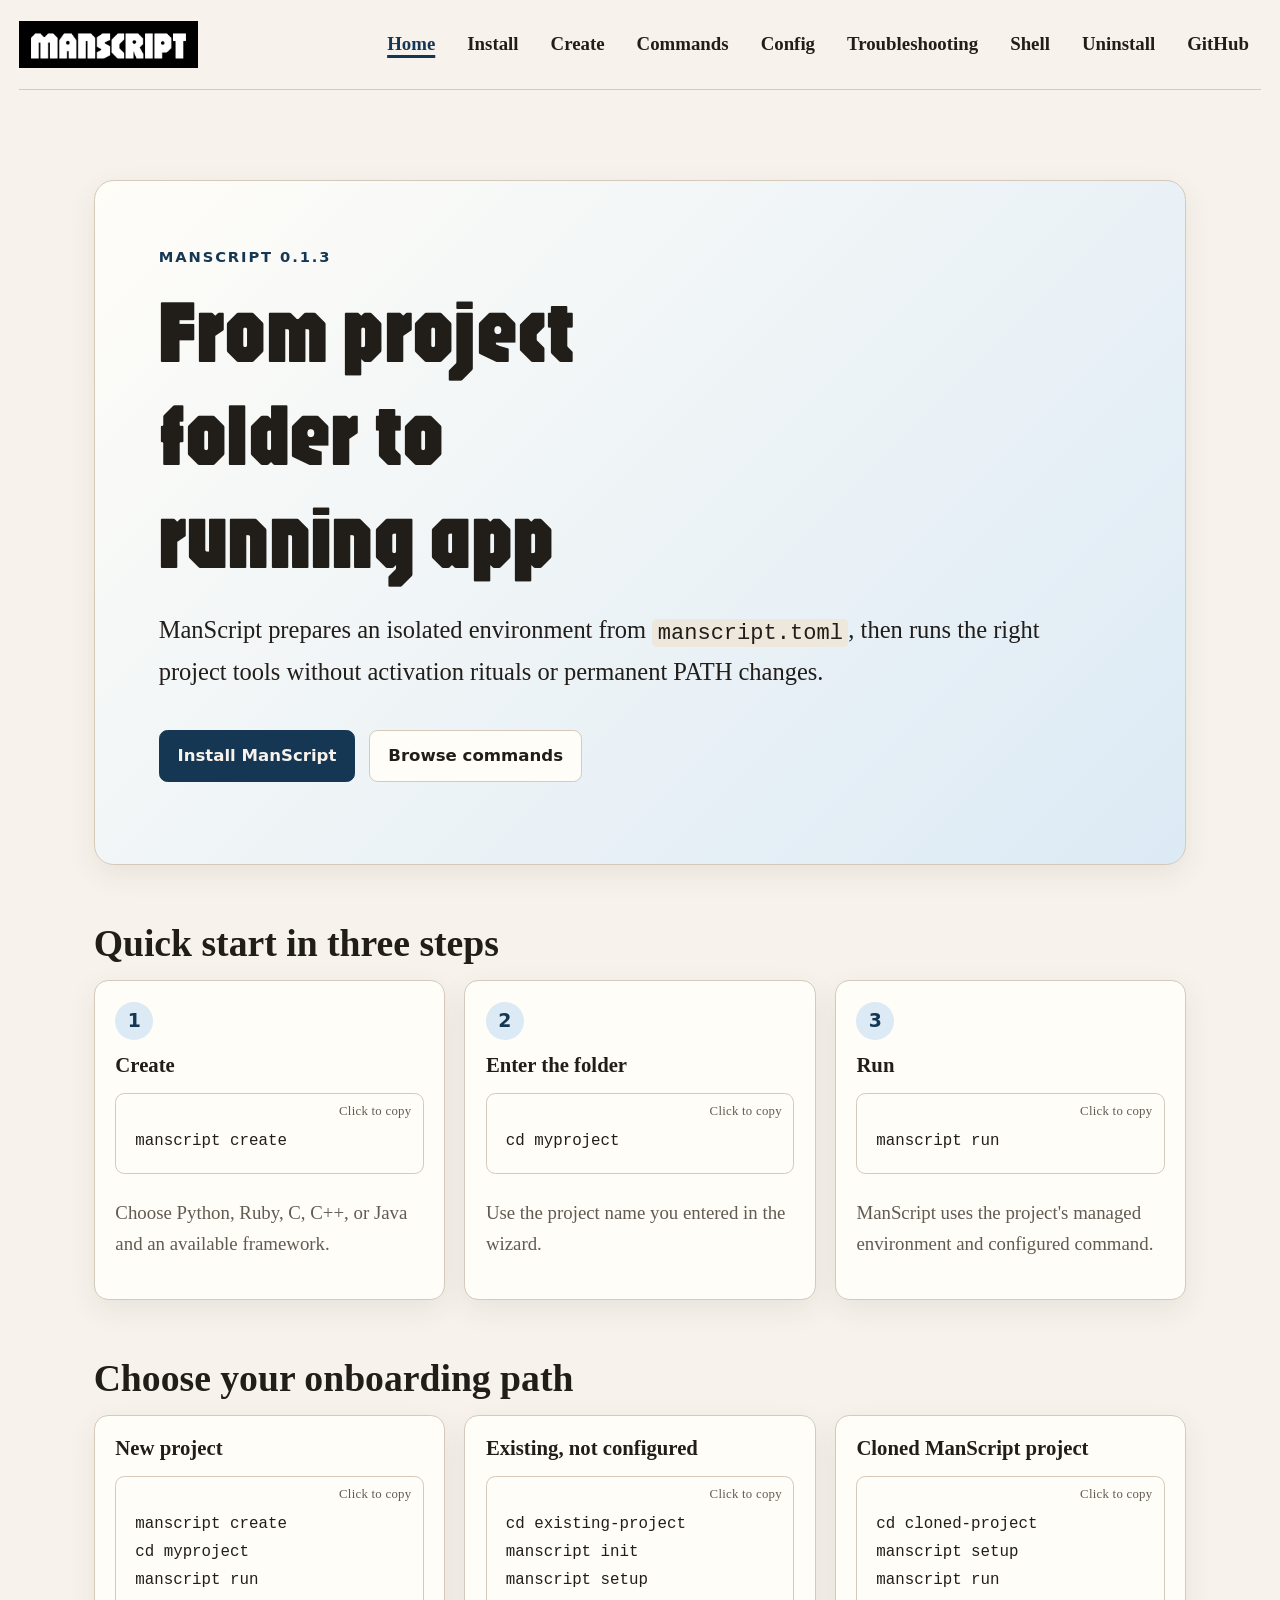
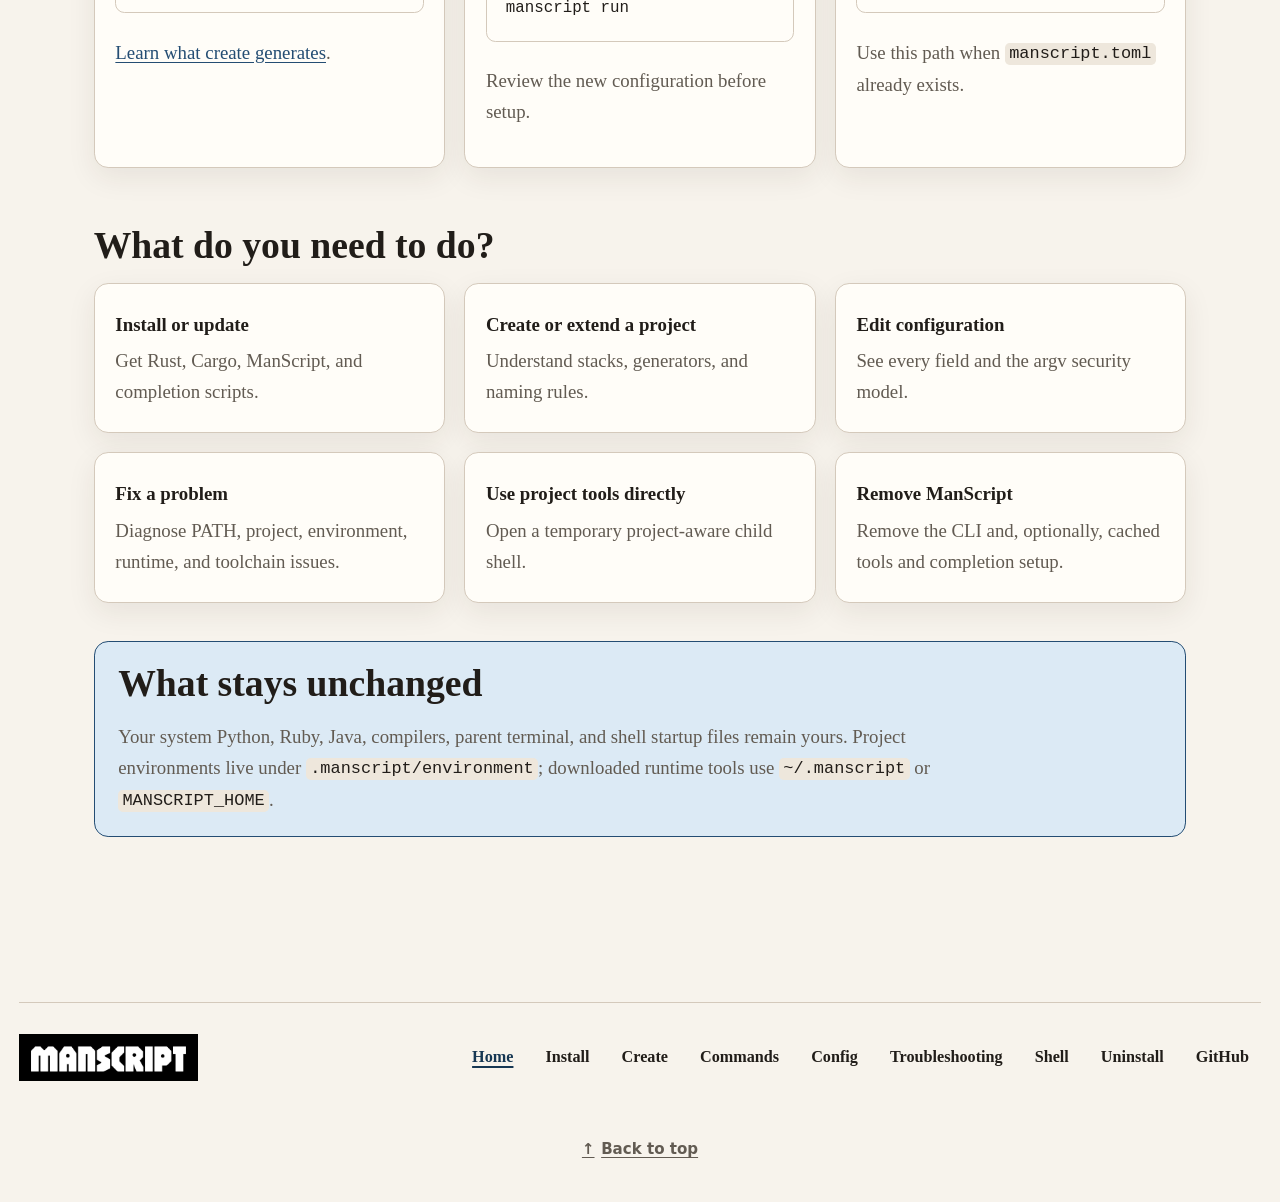
==== commit d2852e23: "Release clearer CLI guidance as 0.1.3 Make first-run paths and optional commands easier to understan" ====
--- a/docs/index.html
+++ b/docs/index.html
@@ -19,7 +19,7 @@
   </header>
   <main id="main">
     <section class="hero" aria-labelledby="hero-title">
-      <p class="eyebrow">ManScript 0.1.2</p>
+      <p class="eyebrow">ManScript 0.1.3</p>
       <h1 id="hero-title">From project folder to running app</h1>
       <p class="lede">ManScript prepares an isolated environment from <code>manscript.toml</code>, then runs the right project tools without activation rituals or permanent PATH changes.</p>
       <p class="actions"><a class="button primary" href="install.html">Install ManScript</a><a class="button" href="commands.html">Browse commands</a></p>
--- a/docs/style.css
+++ b/docs/style.css
@@ -85,7 +85,7 @@
 
 .site-footer {
   margin-top: 2rem;
-  padding-block: 1.5rem 5rem;
+  padding-block: 1.5rem;
   border-top: 1px solid var(--border);
   font-size: 0.86rem;
 }
@@ -250,8 +250,7 @@
   margin-top: 1.5rem;
 }
 
-.button,
-button.code-copy {
+.button {
   display: inline-flex;
   min-height: 2.75rem;
   padding: 0.65rem 0.95rem;
@@ -272,8 +271,7 @@
   color: var(--bg);
 }
 
-.button:hover,
-button.code-copy:hover {
+.button:hover {
   border-color: var(--accent);
   background: var(--surface-strong);
 }
@@ -344,7 +342,6 @@
   margin-block: 2rem;
   padding: 1.1rem 1.25rem;
   border: 1px solid var(--accent);
-  border-left-width: 0.35rem;
   border-radius: var(--radius);
   background: var(--accent-soft);
 }
@@ -406,33 +403,47 @@
 
 .code-block pre {
   margin: 0;
-  padding-top: 3.4rem;
-}
-
-button.code-copy {
+  padding: 1.7rem 1rem 1rem;
+  cursor: pointer;
+  transition:
+    border-color 0.2s ease,
+    background 0.2s ease;
+}
+
+.code-block pre:hover,
+.code-block pre:focus-visible {
+  border-color: var(--accent);
+}
+
+.code-copy-hint {
   position: absolute;
   z-index: 1;
   top: 0.45rem;
-  right: 0.45rem;
-  min-height: 2.75rem;
-  padding: 0.45rem 0.75rem;
-  font-size: 0.78rem;
-}
-
-.copy-status {
-  position: absolute;
-  width: 1px;
-  height: 1px;
-  padding: 0;
-  overflow: hidden;
-  clip: rect(0, 0, 0, 0);
-  white-space: nowrap;
-  border: 0;
+  right: 0.65rem;
+  color: var(--muted);
+  font-family: ui-serif, Palatino, Georgia, serif;
+  font-size: 0.68rem;
+  letter-spacing: 0.02em;
+  pointer-events: none;
+  transition:
+    color 0.2s ease,
+    transform 0.2s ease;
+}
+
+.code-block:hover .code-copy-hint,
+.code-block pre:focus-visible + .code-copy-hint {
+  color: var(--text);
 }
 
 .code-block.is-copied pre {
   border-color: var(--accent);
   background: var(--accent-soft);
+}
+
+.code-block.is-copied .code-copy-hint {
+  color: var(--text);
+  font-weight: 700;
+  transform: scale(1.04);
 }
 
 .table-wrap {
@@ -473,8 +484,9 @@
 
 blockquote {
   margin: 1rem 0;
-  padding: 0.2rem 1.2rem;
-  border-left: 0.3rem solid var(--accent);
+  padding: 0.8rem 1.2rem;
+  border: 1px solid var(--border);
+  border-radius: var(--radius);
   background: var(--surface);
 }
 
@@ -484,22 +496,22 @@
 }
 
 .to-top {
-  position: fixed;
-  z-index: 2;
-  right: 1rem;
-  bottom: 1rem;
-  min-height: 2.75rem;
-  padding: 0.65rem 0.85rem;
-  border: 1px solid var(--border);
-  border-radius: 0.45rem;
-  background: var(--text);
-  color: var(--bg);
-  font: 700 0.78rem/1.2 ui-sans-serif, system-ui, sans-serif;
-  text-decoration: none;
+  display: block;
+  width: fit-content;
+  margin: 1rem auto 2rem;
+  padding: 0.5rem;
+  color: var(--muted);
+  font: 700 0.8rem/1.2 ui-sans-serif, system-ui, sans-serif;
+  text-underline-offset: 0.2em;
 }
 
 .to-top:hover {
-  color: var(--bg);
+  color: var(--text);
+}
+
+.to-top::before {
+  content: "↑";
+  margin-right: 0.35rem;
 }
 
 @media (max-width: 56rem) {
@@ -543,10 +555,6 @@
     padding: 1.25rem;
   }
 
-  .to-top {
-    right: 0.6rem;
-    bottom: 0.6rem;
-  }
 }
 
 @media (prefers-reduced-motion: reduce) {
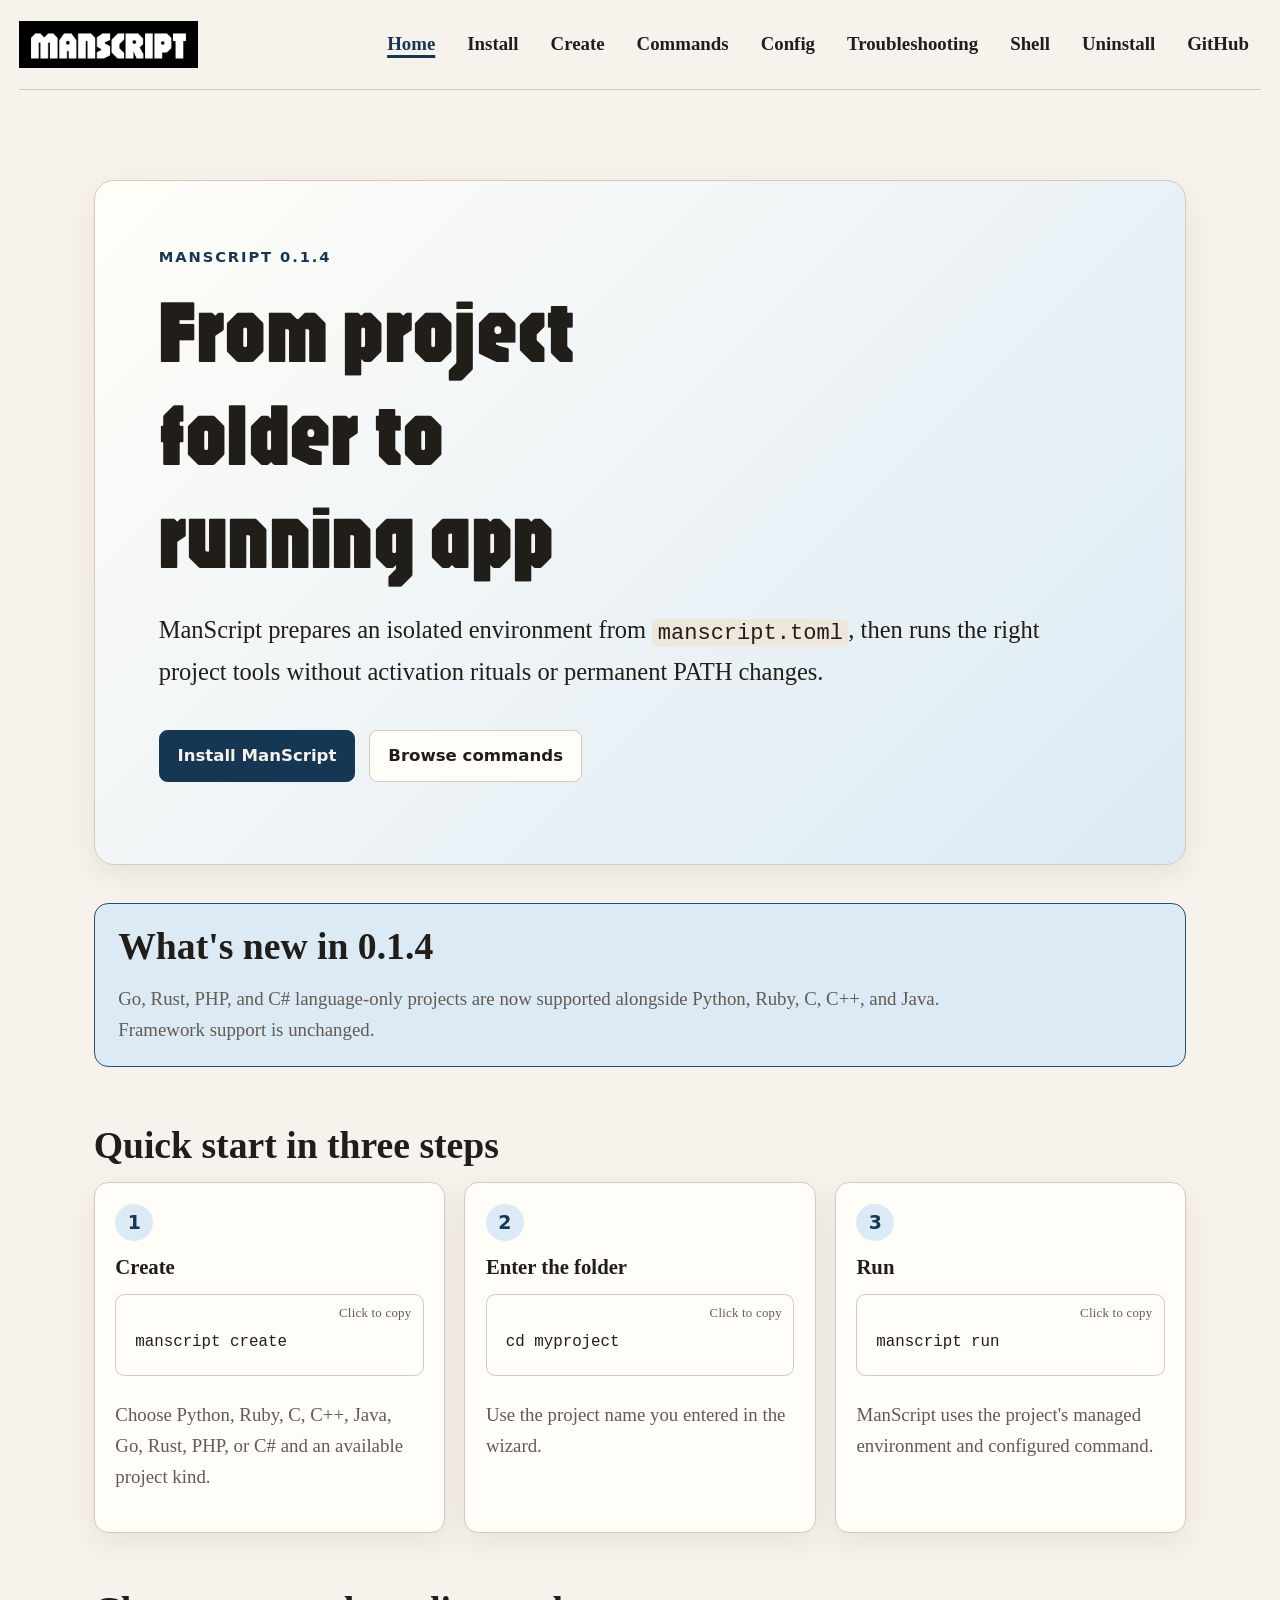
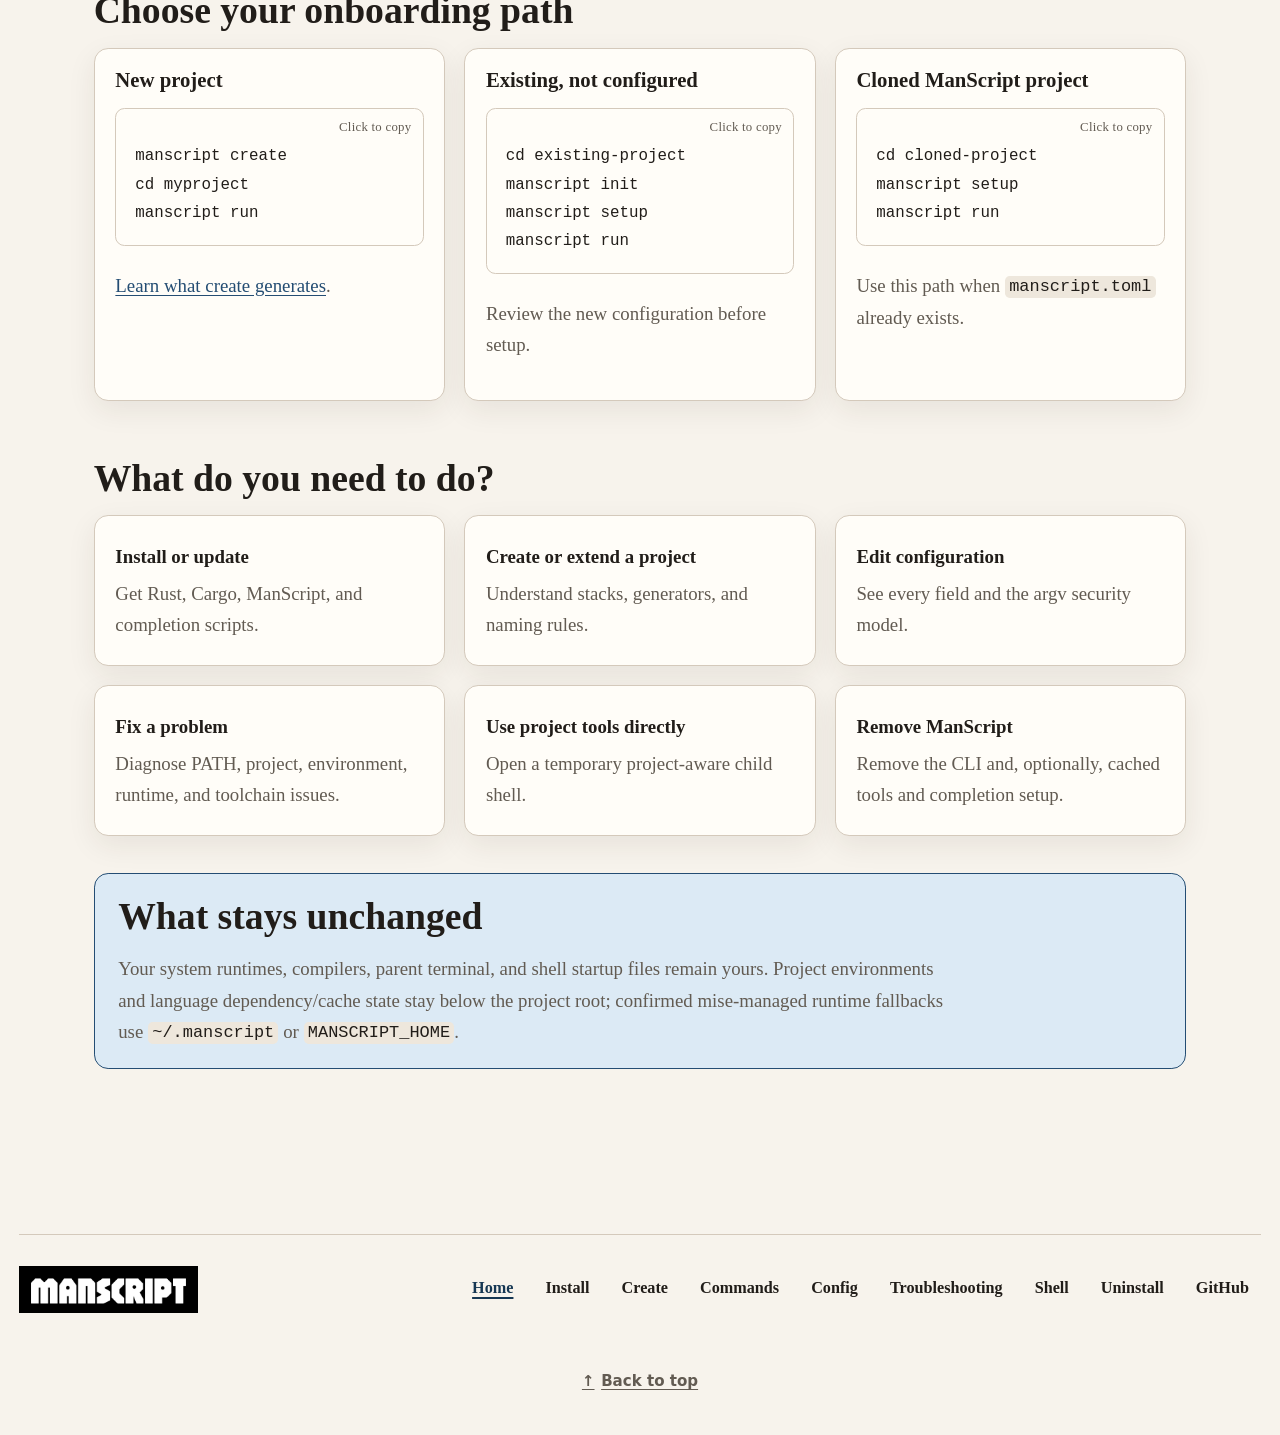
==== commit 37ccfa46: "Release Go, Rust, PHP, and C# language support as 0.1.4. Adds language-only adapters with project-lo" ====
--- a/docs/index.html
+++ b/docs/index.html
@@ -4,7 +4,7 @@
   <meta charset="utf-8">
   <meta name="viewport" content="width=device-width, initial-scale=1">
   <title>ManScript — Isolated development environments</title>
-  <meta name="description" content="Create, configure, and run Python, Ruby, C, C++, and Java projects in isolated development environments.">
+  <meta name="description" content="Create, configure, and run Python, Ruby, C, C++, Java, Go, Rust, PHP, and C# projects in isolated development environments.">
   <link rel="icon" type="image/png" href="static/favicon.png">
   <link rel="apple-touch-icon" href="static/favicon.png">
   <link rel="stylesheet" href="style.css">
@@ -19,16 +19,21 @@
   </header>
   <main id="main">
     <section class="hero" aria-labelledby="hero-title">
-      <p class="eyebrow">ManScript 0.1.3</p>
+      <p class="eyebrow">ManScript 0.1.4</p>
       <h1 id="hero-title">From project folder to running app</h1>
       <p class="lede">ManScript prepares an isolated environment from <code>manscript.toml</code>, then runs the right project tools without activation rituals or permanent PATH changes.</p>
       <p class="actions"><a class="button primary" href="install.html">Install ManScript</a><a class="button" href="commands.html">Browse commands</a></p>
     </section>
 
+    <aside class="callout">
+      <h2>What's new in 0.1.4</h2>
+      <p>Go, Rust, PHP, and C# language-only projects are now supported alongside Python, Ruby, C, C++, and Java. Framework support is unchanged.</p>
+    </aside>
+
     <section aria-labelledby="quick-start">
       <h2 id="quick-start">Quick start in three steps</h2>
       <div class="steps">
-        <article class="card"><span class="step-number" aria-hidden="true">1</span><h3>Create</h3><pre><code>manscript create</code></pre><p>Choose Python, Ruby, C, C++, or Java and an available framework.</p></article>
+        <article class="card"><span class="step-number" aria-hidden="true">1</span><h3>Create</h3><pre><code>manscript create</code></pre><p>Choose Python, Ruby, C, C++, Java, Go, Rust, PHP, or C# and an available project kind.</p></article>
         <article class="card"><span class="step-number" aria-hidden="true">2</span><h3>Enter the folder</h3><pre><code>cd myproject</code></pre><p>Use the project name you entered in the wizard.</p></article>
         <article class="card"><span class="step-number" aria-hidden="true">3</span><h3>Run</h3><pre><code>manscript run</code></pre><p>ManScript uses the project's managed environment and configured command.</p></article>
       </div>
@@ -64,7 +69,7 @@
 
     <aside class="callout">
       <h2>What stays unchanged</h2>
-      <p>Your system Python, Ruby, Java, compilers, parent terminal, and shell startup files remain yours. Project environments live under <code>.manscript/environment</code>; downloaded runtime tools use <code>~/.manscript</code> or <code>MANSCRIPT_HOME</code>.</p>
+      <p>Your system runtimes, compilers, parent terminal, and shell startup files remain yours. Project environments and language dependency/cache state stay below the project root; confirmed mise-managed runtime fallbacks use <code>~/.manscript</code> or <code>MANSCRIPT_HOME</code>.</p>
     </aside>
   </main>
   <footer class="site-footer">
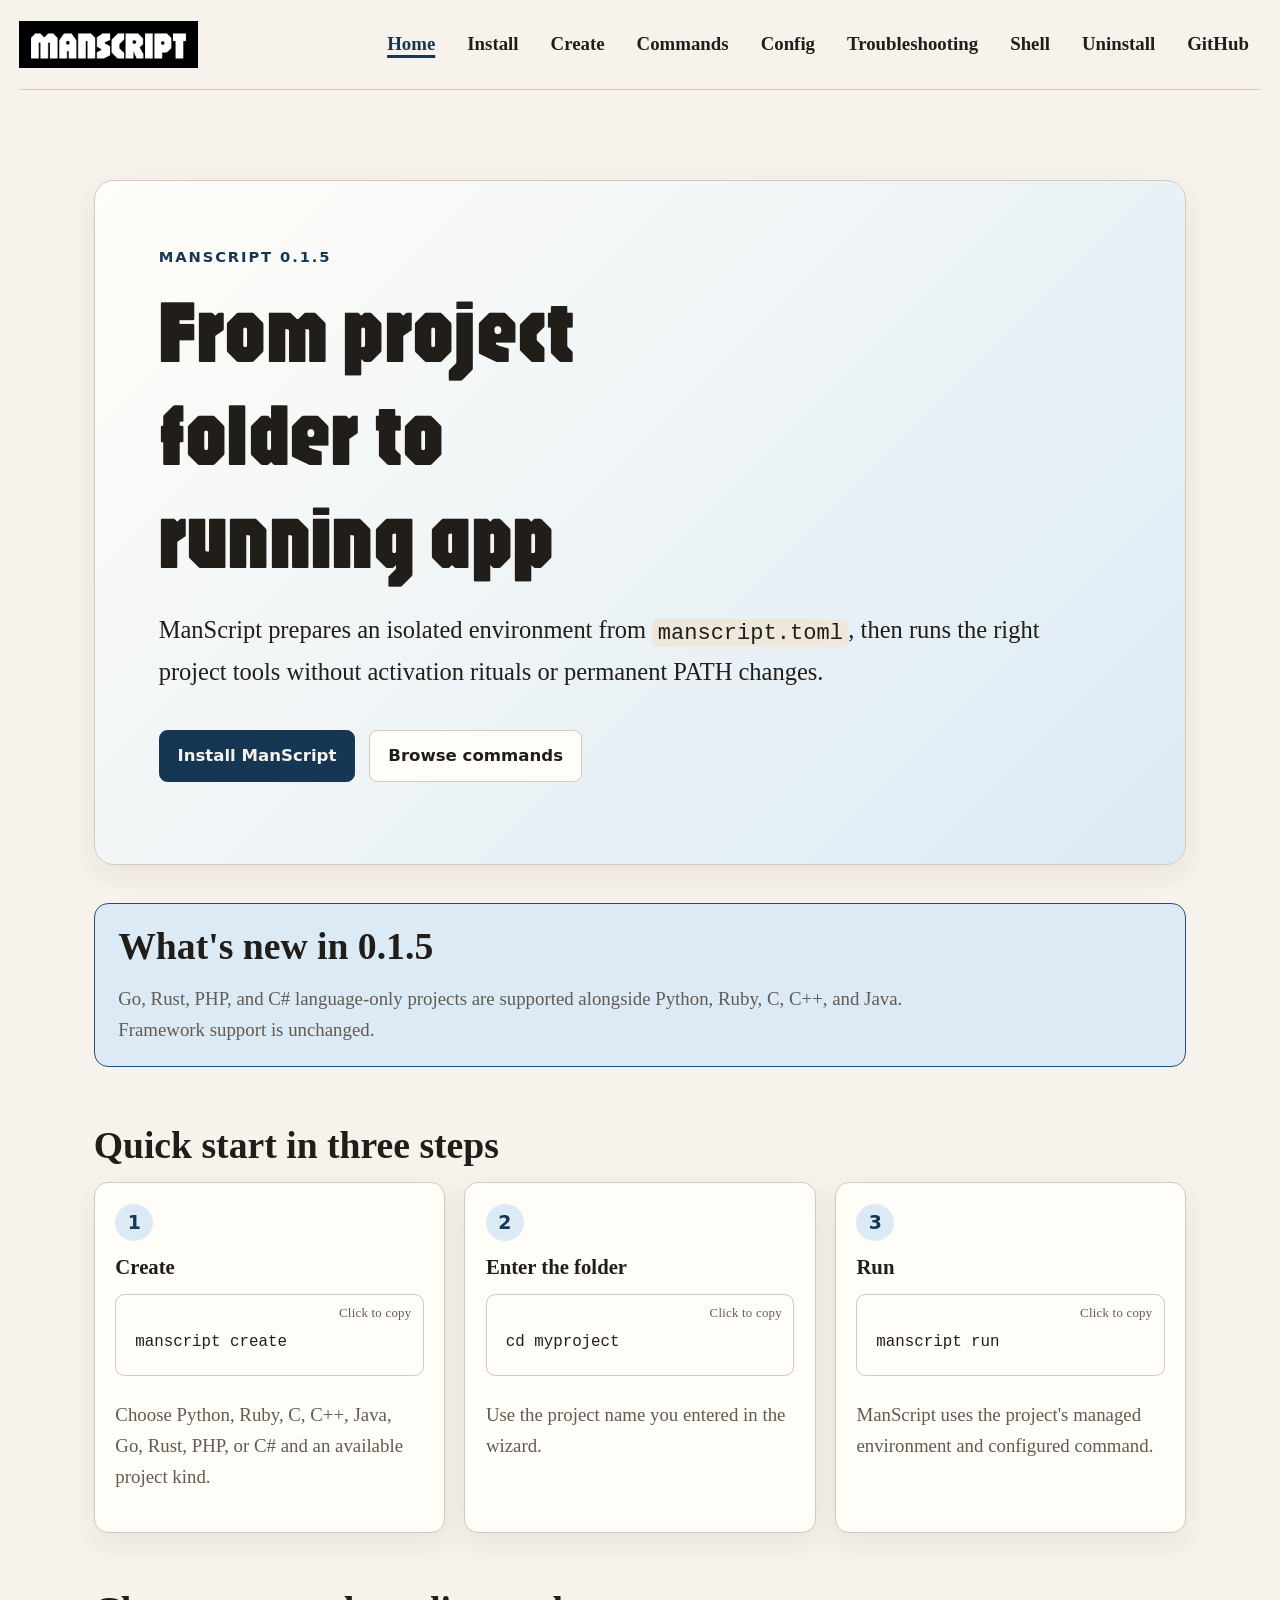
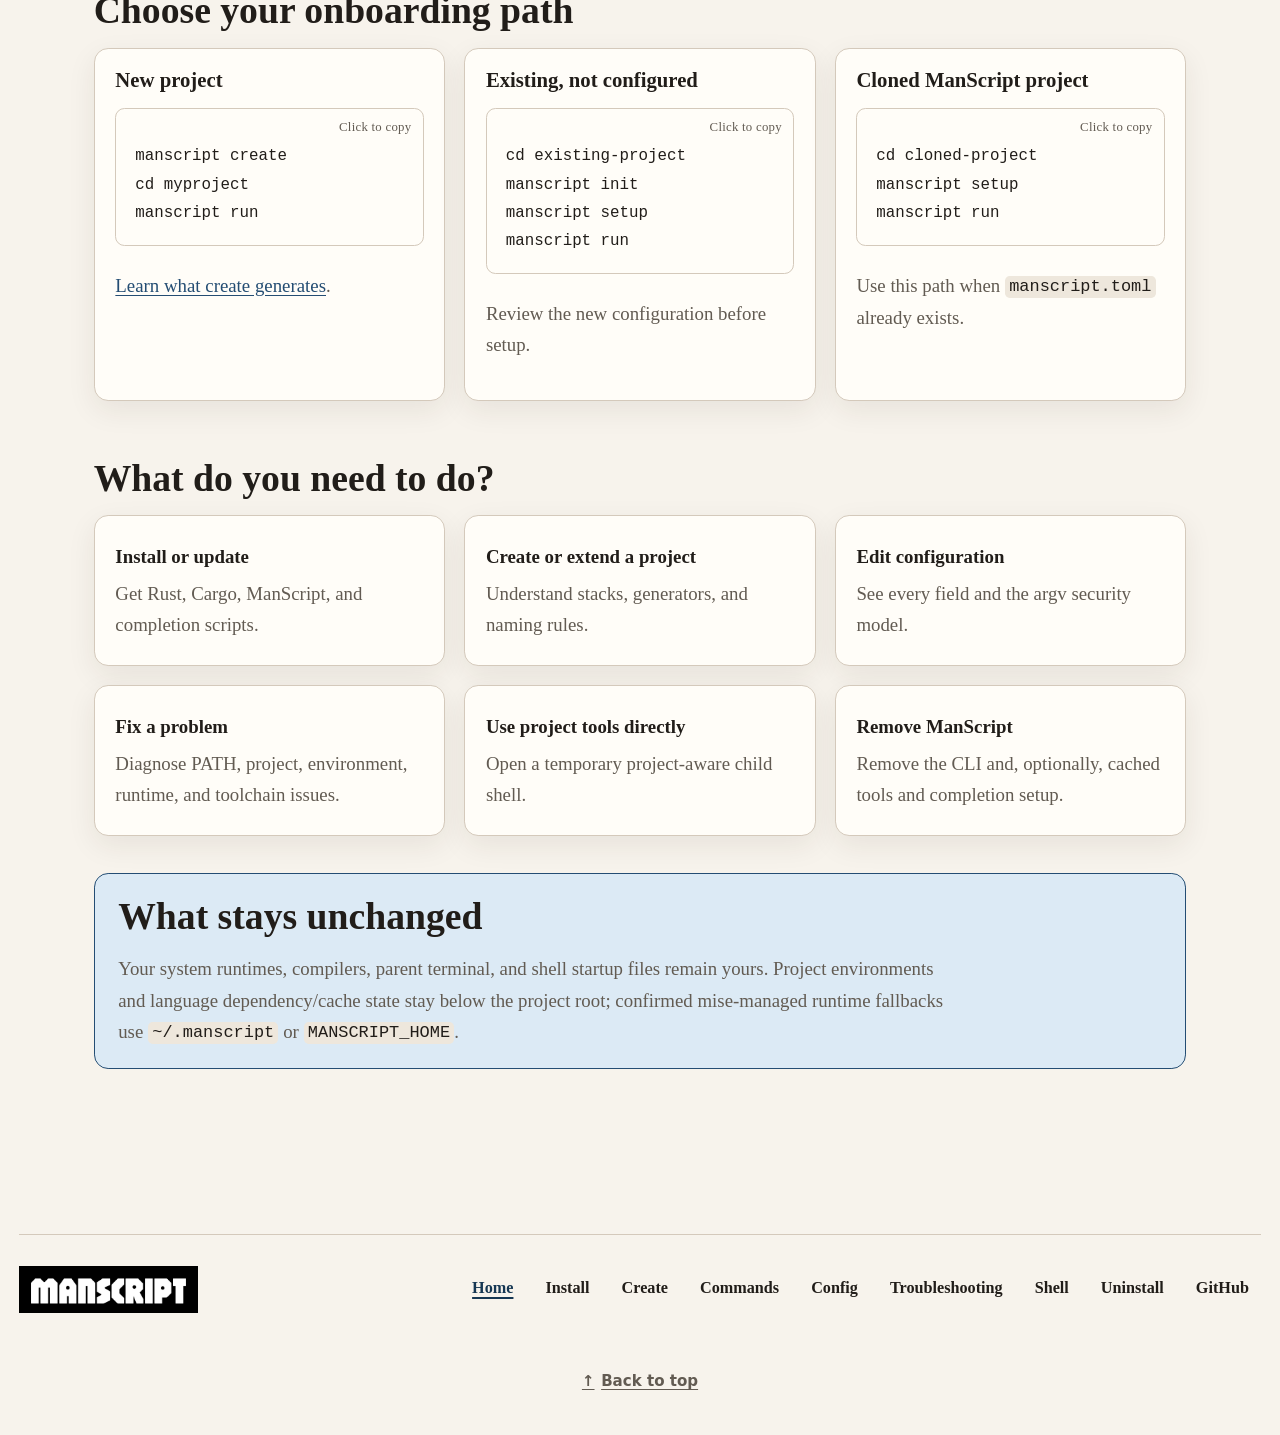
==== commit f1dbc3f1: "Fix CI failures for Rust, Go, and PHP integration tests. Resolve cargo through rustup's toolchain pa" ====
--- a/docs/index.html
+++ b/docs/index.html
@@ -19,15 +19,15 @@
   </header>
   <main id="main">
     <section class="hero" aria-labelledby="hero-title">
-      <p class="eyebrow">ManScript 0.1.4</p>
+      <p class="eyebrow">ManScript 0.1.5</p>
       <h1 id="hero-title">From project folder to running app</h1>
       <p class="lede">ManScript prepares an isolated environment from <code>manscript.toml</code>, then runs the right project tools without activation rituals or permanent PATH changes.</p>
       <p class="actions"><a class="button primary" href="install.html">Install ManScript</a><a class="button" href="commands.html">Browse commands</a></p>
     </section>
 
     <aside class="callout">
-      <h2>What's new in 0.1.4</h2>
-      <p>Go, Rust, PHP, and C# language-only projects are now supported alongside Python, Ruby, C, C++, and Java. Framework support is unchanged.</p>
+      <h2>What's new in 0.1.5</h2>
+      <p>Go, Rust, PHP, and C# language-only projects are supported alongside Python, Ruby, C, C++, and Java. Framework support is unchanged.</p>
     </aside>
 
     <section aria-labelledby="quick-start">
